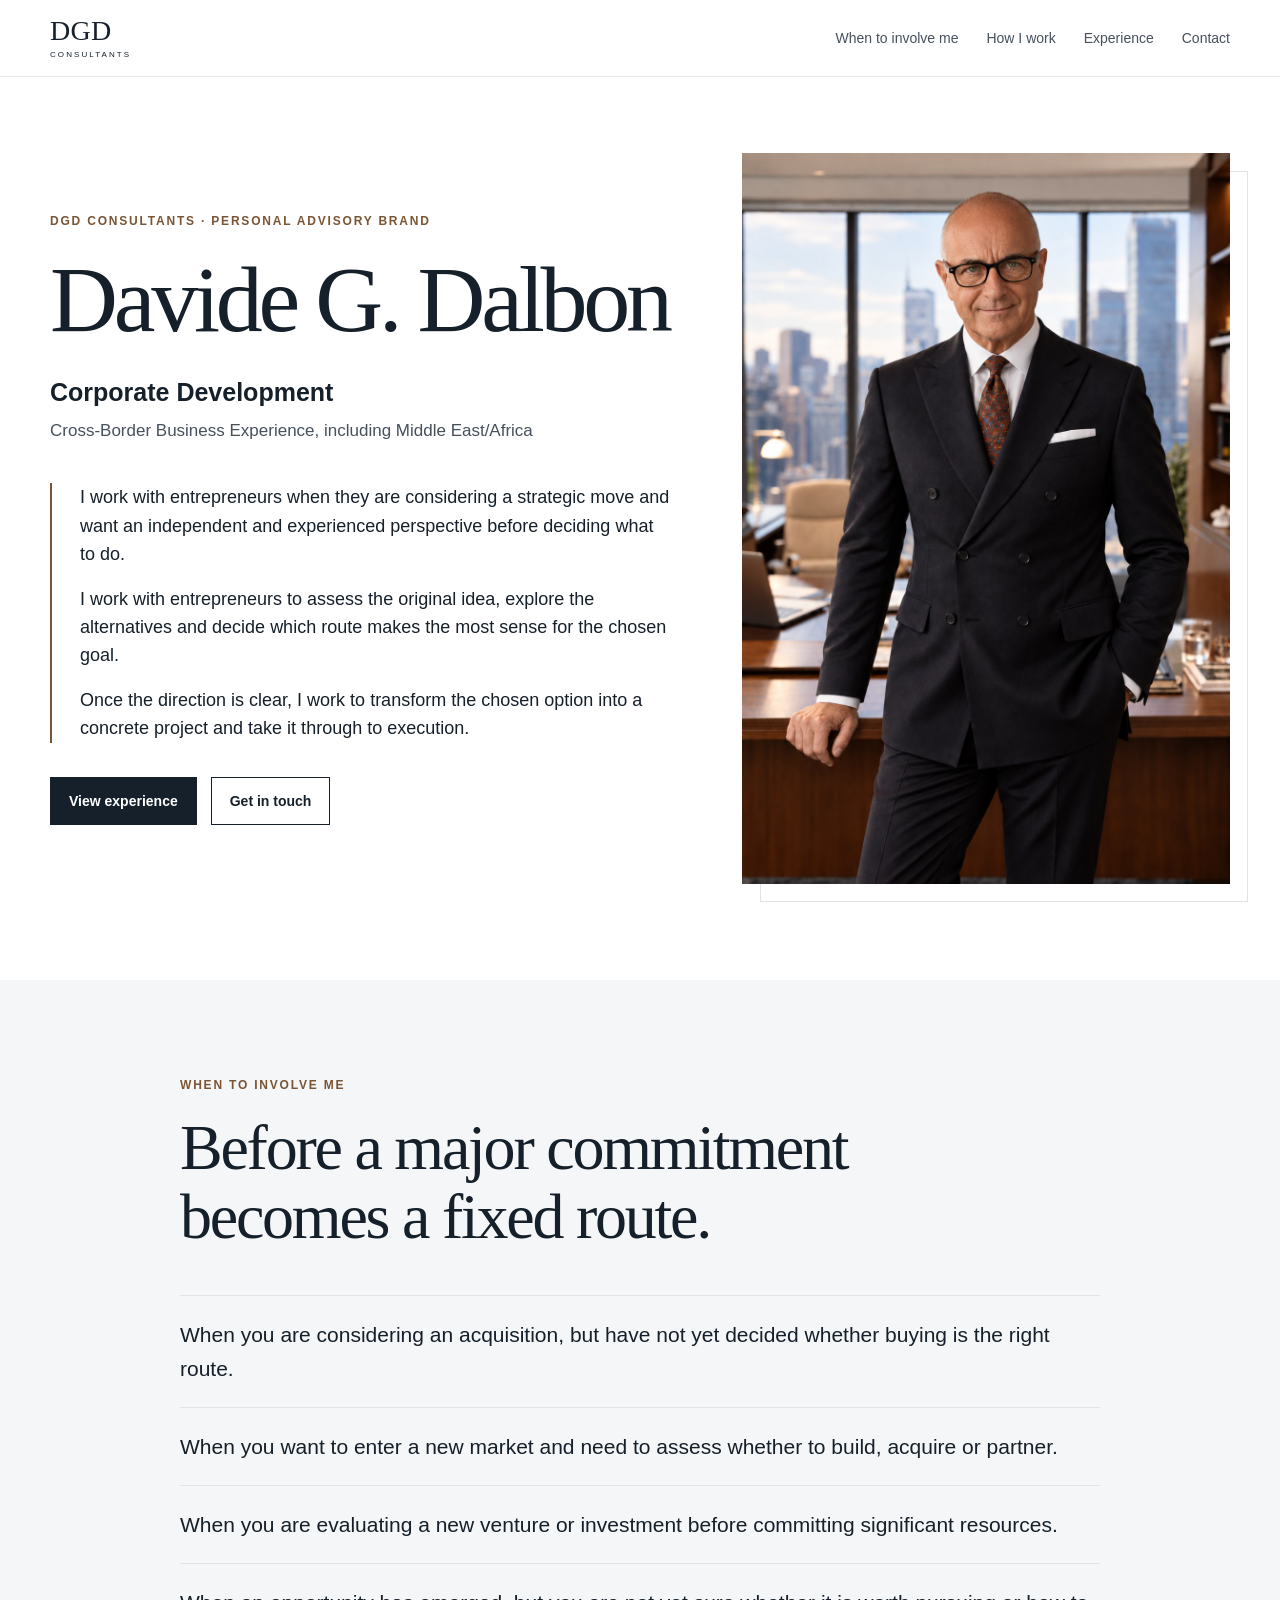
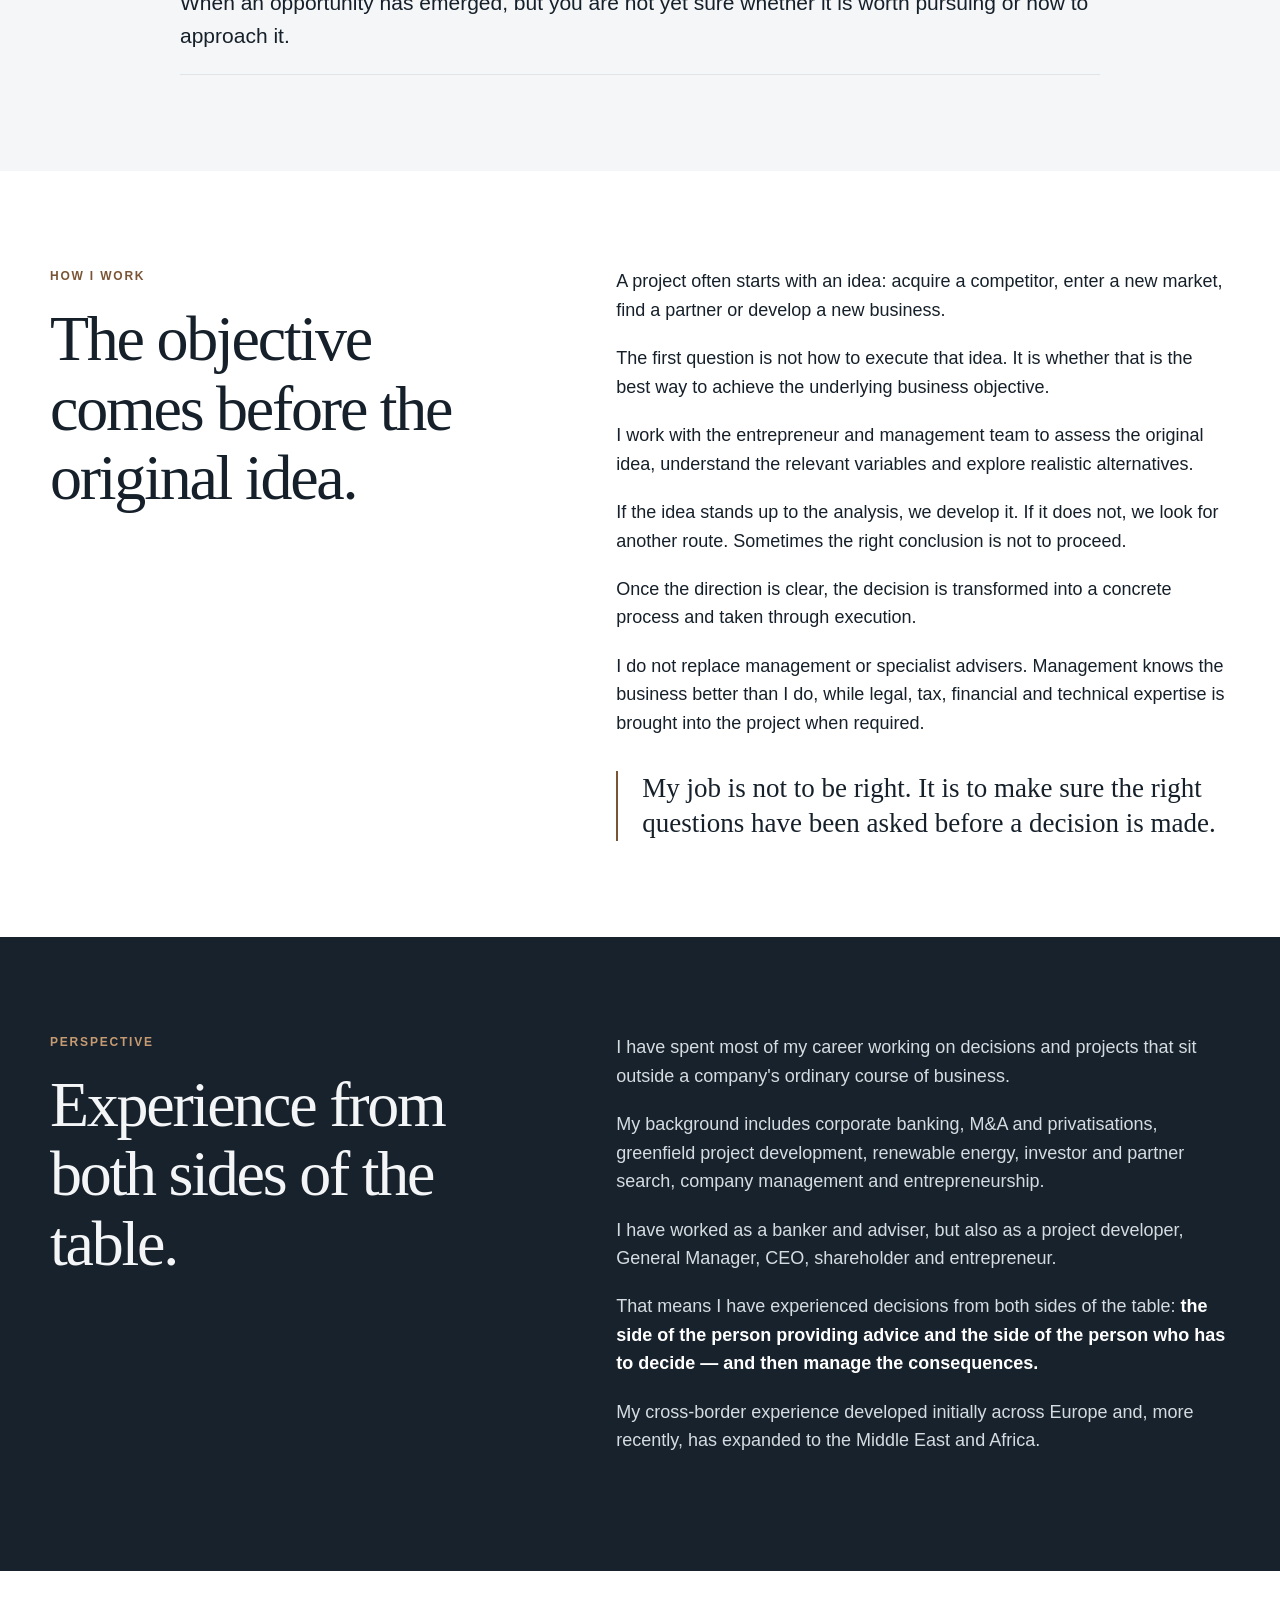
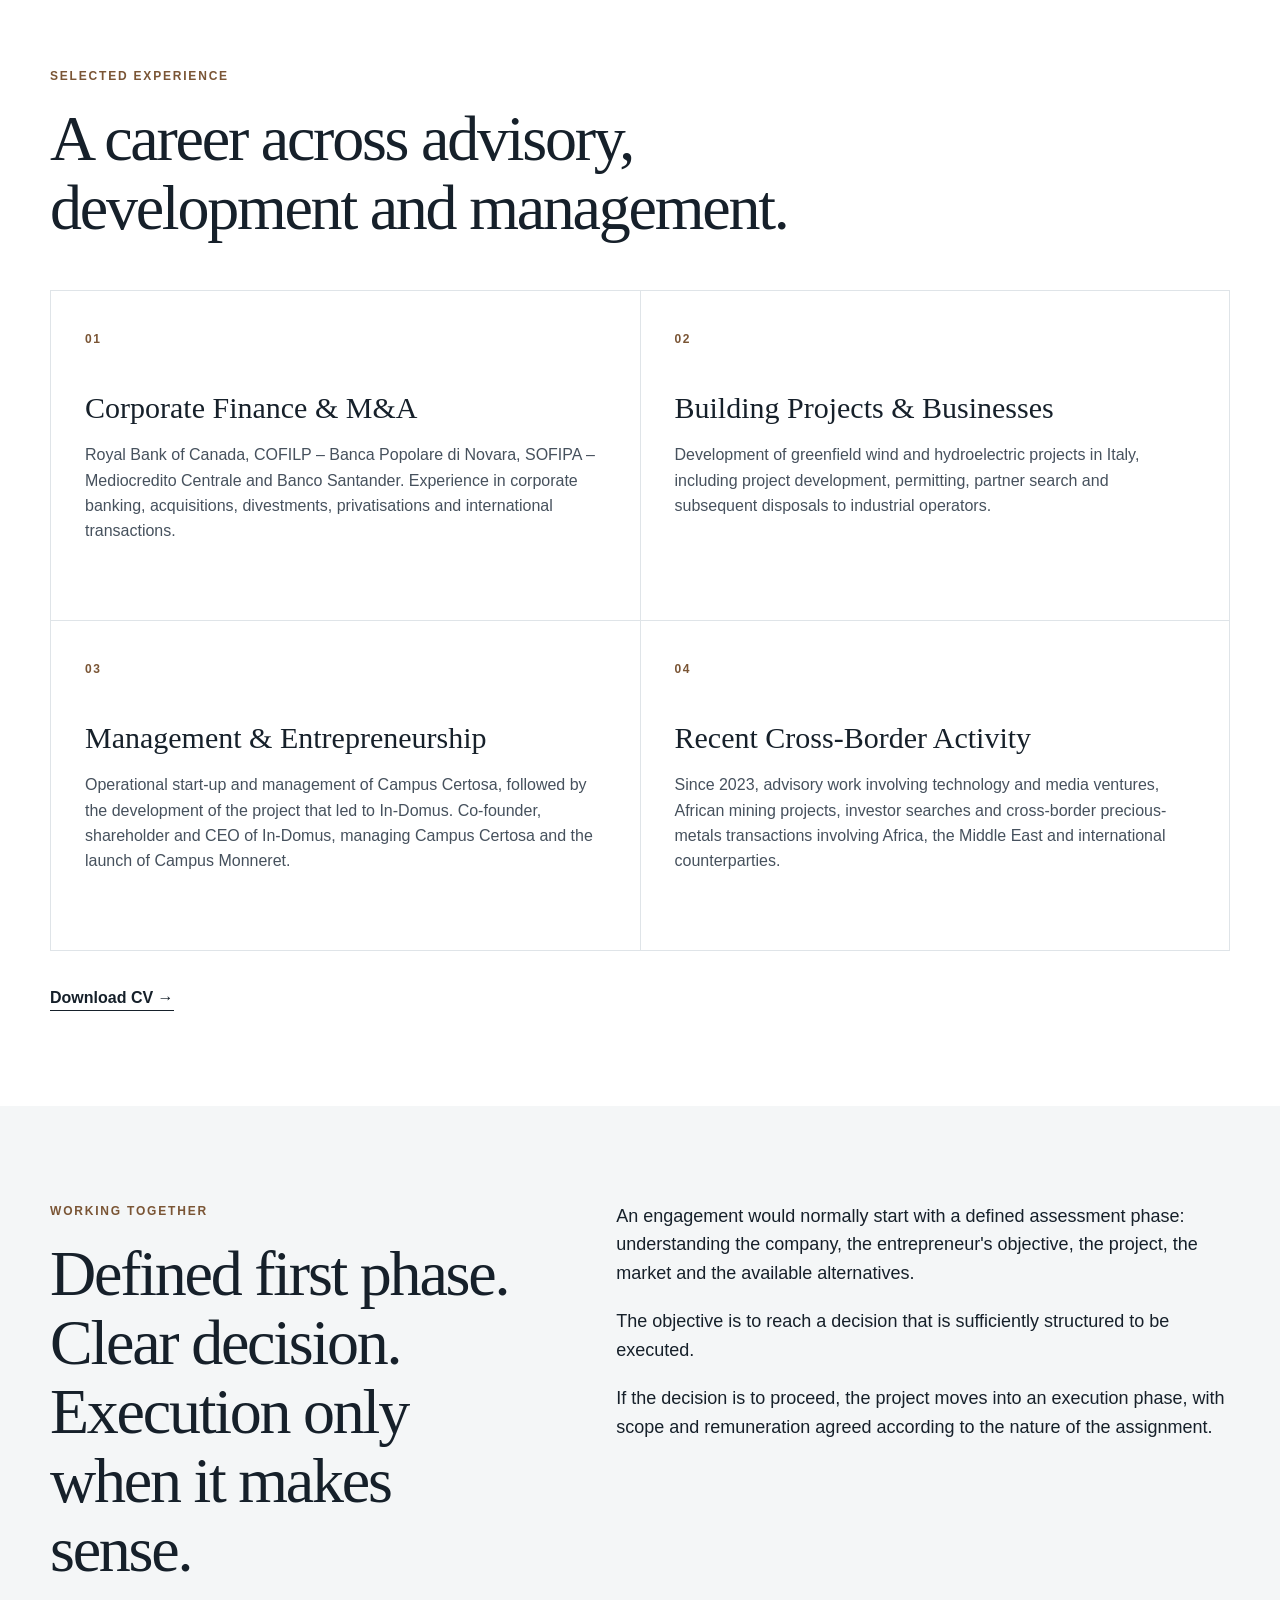
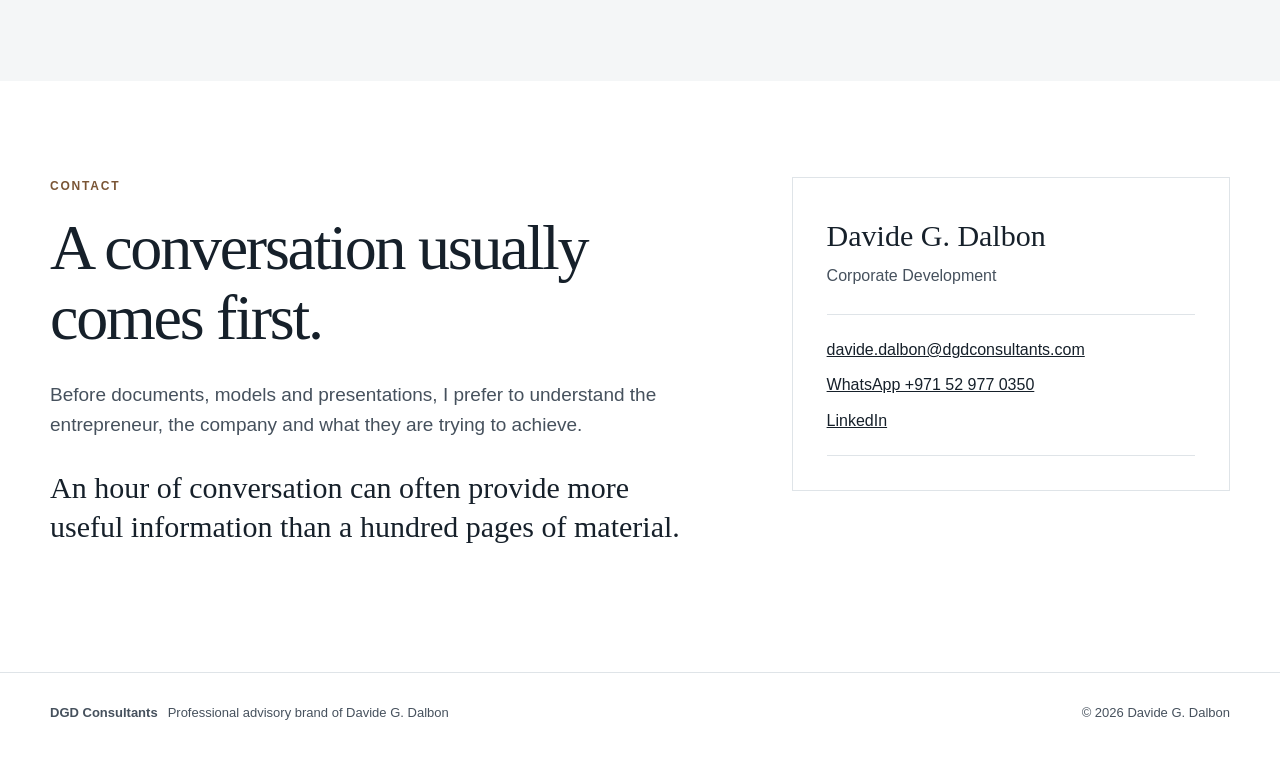
==== index.html @ d3d23f2a "Update index.html" ====
<!doctype html>
<html lang="en">
<head>
  <meta charset="utf-8" />
  <meta name="viewport" content="width=device-width, initial-scale=1" />
  <meta name="description" content="Davide G. Dalbon — Corporate Development. Independent perspective, project assessment and execution across Europe, the Middle East and Africa." />
  <title>Davide G. Dalbon | Corporate Development</title>
  <link rel="stylesheet" href="style.css" />
</head>
<body>
  <header class="site-header">
    <div class="container nav-wrap">
      <a class="brand" href="#top" aria-label="Home">
        <span class="brand-main">DGD</span>
        <span class="brand-sub">CONSULTANTS</span>
      </a>
      <nav class="nav" aria-label="Primary navigation">
        <a href="#when">When to involve me</a>
        <a href="#approach">How I work</a>
        <a href="#experience">Experience</a>
        <a href="#contact">Contact</a>
      </nav>
    </div>
  </header>

  <main id="top">
    <section class="hero section">
      <div class="container hero-grid">
        <div class="hero-copy">
          <p class="eyebrow">DGD Consultants · Personal advisory brand</p>
          <h1>Davide G. Dalbon</h1>
          <p class="role">Corporate Development</p>
          <p class="descriptor">Cross-Border Business Experience, including Middle East/Africa</p>

          <div class="hero-statements">
            <p>I work with entrepreneurs when they are considering a strategic move and want an independent and experienced perspective before deciding what to do.</p>
            <p>I work with entrepreneurs to assess the original idea, explore the alternatives and decide which route makes the most sense for the chosen goal.</p>
            <p>Once the direction is clear, I work to transform the chosen option into a concrete project and take it through to execution.</p>
          </div>

          <div class="hero-actions">
            <a class="button primary" href="#experience">View experience</a>
            <a class="button secondary" href="#contact">Get in touch</a>
          </div>
        </div>

        <figure class="portrait-wrap">
          <img class="portrait" src="davide-g-dalbon.jpg" alt="Davide G. Dalbon" />
        </figure>
      </div>
    </section>

    <section id="when" class="section section-tint">
      <div class="container narrow">
        <p class="eyebrow">When to involve me</p>
        <h2>Before a major commitment becomes a fixed route.</h2>
        <div class="situations">
          <p>When you are considering an acquisition, but have not yet decided whether buying is the right route.</p>
          <p>When you want to enter a new market and need to assess whether to build, acquire or partner.</p>
          <p>When you are evaluating a new venture or investment before committing significant resources.</p>
          <p>When an opportunity has emerged, but you are not yet sure whether it is worth pursuing or how to approach it.</p>
        </div>
      </div>
    </section>

    <section id="approach" class="section">
      <div class="container two-col">
        <div>
          <p class="eyebrow">How I work</p>
          <h2>The objective comes before the original idea.</h2>
        </div>
        <div class="prose">
          <p>A project often starts with an idea: acquire a competitor, enter a new market, find a partner or develop a new business.</p>
          <p>The first question is not how to execute that idea. It is whether that is the best way to achieve the underlying business objective.</p>
          <p>I work with the entrepreneur and management team to assess the original idea, understand the relevant variables and explore realistic alternatives.</p>
          <p>If the idea stands up to the analysis, we develop it. If it does not, we look for another route. Sometimes the right conclusion is not to proceed.</p>
          <p>Once the direction is clear, the decision is transformed into a concrete process and taken through execution.</p>
          <p>I do not replace management or specialist advisers. Management knows the business better than I do, while legal, tax, financial and technical expertise is brought into the project when required.</p>
          <blockquote>My job is not to be right. It is to make sure the right questions have been asked before a decision is made.</blockquote>
        </div>
      </div>
    </section>

    <section class="section dark-section">
      <div class="container two-col">
        <div>
          <p class="eyebrow light">Perspective</p>
          <h2>Experience from both sides of the table.</h2>
        </div>
        <div class="prose light-copy">
          <p>I have spent most of my career working on decisions and projects that sit outside a company's ordinary course of business.</p>
          <p>My background includes corporate banking, M&amp;A and privatisations, greenfield project development, renewable energy, investor and partner search, company management and entrepreneurship.</p>
          <p>I have worked as a banker and adviser, but also as a project developer, General Manager, CEO, shareholder and entrepreneur.</p>
          <p>That means I have experienced decisions from both sides of the table: <strong>the side of the person providing advice and the side of the person who has to decide — and then manage the consequences.</strong></p>
          <p>My cross-border experience developed initially across Europe and, more recently, has expanded to the Middle East and Africa.</p>
        </div>
      </div>
    </section>

    <section id="experience" class="section">
      <div class="container">
        <p class="eyebrow">Selected experience</p>
        <h2>A career across advisory, development and management.</h2>

        <div class="experience-grid">
          <article class="card">
            <span class="card-no">01</span>
            <h3>Corporate Finance &amp; M&amp;A</h3>
            <p>Royal Bank of Canada, COFILP – Banca Popolare di Novara, SOFIPA – Mediocredito Centrale and Banco Santander. Experience in corporate banking, acquisitions, divestments, privatisations and international transactions.</p>
          </article>

          <article class="card">
            <span class="card-no">02</span>
            <h3>Building Projects &amp; Businesses</h3>
            <p>Development of greenfield wind and hydroelectric projects in Italy, including project development, permitting, partner search and subsequent disposals to industrial operators.</p>
          </article>

          <article class="card">
            <span class="card-no">03</span>
            <h3>Management &amp; Entrepreneurship</h3>
            <p>Operational start-up and management of Campus Certosa, followed by the development of the project that led to In-Domus. Co-founder, shareholder and CEO of In-Domus, managing Campus Certosa and the launch of Campus Monneret.</p>
          </article>

          <article class="card">
            <span class="card-no">04</span>
            <h3>Recent Cross-Border Activity</h3>
            <p>Since 2023, advisory work involving technology and media ventures, African mining projects, investor searches and cross-border precious-metals transactions involving Africa, the Middle East and international counterparties.</p>
          </article>
        </div>

        <div class="cv-row">
          <a class="text-link" href="assets/Davide_G_Dalbon_CV.docx" download>Download CV <span aria-hidden="true">→</span></a>
        </div>
      </div>
    </section>

    <section class="section section-tint">
      <div class="container two-col">
        <div>
          <p class="eyebrow">Working together</p>
          <h2>Defined first phase. Clear decision. Execution only when it makes sense.</h2>
        </div>
        <div class="prose">
          <p>An engagement would normally start with a defined assessment phase: understanding the company, the entrepreneur's objective, the project, the market and the available alternatives.</p>
          <p>The objective is to reach a decision that is sufficiently structured to be executed.</p>
          <p>If the decision is to proceed, the project moves into an execution phase, with scope and remuneration agreed according to the nature of the assignment.</p>
        </div>
      </div>
    </section>

    <section id="contact" class="section contact-section">
      <div class="container contact-grid">
        <div>
          <p class="eyebrow">Contact</p>
          <h2>A conversation usually comes first.</h2>
          <p class="contact-lead">Before documents, models and presentations, I prefer to understand the entrepreneur, the company and what they are trying to achieve.</p>
          <p class="contact-quote">An hour of conversation can often provide more useful information than a hundred pages of material.</p>
        </div>

        <div class="contact-card">
          <p class="contact-name">Davide G. Dalbon</p>
          <p>Corporate Development</p>
          <div class="contact-links" aria-label="Contact details">
            <a href="mailto:davide.dalbon@dgdconsultants.com">davide.dalbon@dgdconsultants.com</a>
            <a href="https://wa.me/971529770350" target="_blank" rel="noopener">WhatsApp +971 52 977 0350</a>
            <a href="https://www.linkedin.com/in/davide-g-dalbon-97783213/" target="_blank" rel="noopener">LinkedIn</a>
          </div>
        </div>
      </div>
    </section>
  </main>

  <footer class="footer">
    <div class="container footer-inner">
      <div>
        <strong>DGD Consultants</strong>
        <span>Professional advisory brand of Davide G. Dalbon</span>
      </div>
      <span>© <span id="year"></span> Davide G. Dalbon</span>
    </div>
  </footer>

  <script>
    document.getElementById('year').textContent = new Date().getFullYear();
  </script>
</body>
</html>
---- style.css ----
:root {
  --ink: #16202a;
  --ink-soft: #46515d;
  --line: #dfe4e8;
  --paper: #ffffff;
  --tint: #f4f6f7;
  --accent: #7a5535;
  --dark: #18222c;
  --max: 1180px;
}

* { box-sizing: border-box; }
html { scroll-behavior: smooth; }
body {
  margin: 0;
  font-family: Inter, ui-sans-serif, -apple-system, BlinkMacSystemFont, "Segoe UI", Arial, sans-serif;
  color: var(--ink);
  background: var(--paper);
  line-height: 1.58;
  -webkit-font-smoothing: antialiased;
}

a { color: inherit; }
img { max-width: 100%; display: block; }
.container { width: min(var(--max), calc(100% - 48px)); margin: 0 auto; }
.narrow { max-width: 920px; }
.section { padding: 96px 0; }
.section-tint { background: var(--tint); }

.site-header {
  position: sticky;
  top: 0;
  z-index: 20;
  background: rgba(255,255,255,.94);
  backdrop-filter: blur(12px);
  border-bottom: 1px solid rgba(223,228,232,.8);
}
.nav-wrap { height: 76px; display: flex; align-items: center; justify-content: space-between; gap: 24px; }
.brand { display: inline-flex; flex-direction: column; text-decoration: none; line-height: .9; letter-spacing: .02em; }
.brand-main { font-family: Georgia, "Times New Roman", serif; font-size: 28px; }
.brand-sub { font-size: 8px; letter-spacing: .26em; margin-top: 7px; }
.nav { display: flex; gap: 28px; font-size: 14px; }
.nav a { text-decoration: none; color: var(--ink-soft); }
.nav a:hover { color: var(--ink); }

.hero { padding-top: 76px; }
.hero-grid { display: grid; grid-template-columns: 1.12fr .88fr; align-items: center; gap: 72px; }
.eyebrow { margin: 0 0 18px; text-transform: uppercase; letter-spacing: .15em; font-size: 12px; font-weight: 700; color: var(--accent); }
h1, h2, h3 { font-family: Georgia, "Times New Roman", serif; font-weight: 500; line-height: 1.08; margin: 0; }
h1 { font-size: clamp(56px, 7.5vw, 94px); letter-spacing: -.045em; max-width: 720px; }
.role { margin: 22px 0 0; font-size: 25px; font-weight: 600; }
.descriptor { margin: 6px 0 0; color: var(--ink-soft); font-size: 17px; }
.hero-statements { margin-top: 38px; max-width: 700px; border-left: 2px solid var(--accent); padding-left: 28px; }
.hero-statements p { margin: 0 0 16px; font-size: 18px; }
.hero-statements p:last-child { margin-bottom: 0; }
.hero-actions { display: flex; gap: 14px; margin-top: 34px; flex-wrap: wrap; }
.button { display: inline-flex; align-items: center; justify-content: center; padding: 12px 18px; border: 1px solid var(--ink); text-decoration: none; font-size: 14px; font-weight: 650; }
.button.primary { background: var(--ink); color: white; }
.button.secondary { background: white; }
.button:hover { transform: translateY(-1px); }
.portrait-wrap { margin: 0; position: relative; }
.portrait-wrap::before { content: ""; position: absolute; inset: 18px -18px -18px 18px; border: 1px solid var(--line); z-index: -1; }
.portrait { width: 100%; aspect-ratio: 2 / 3; object-fit: cover; object-position: center top; }

h2 { font-size: clamp(40px, 5vw, 64px); letter-spacing: -.035em; max-width: 760px; }
.two-col { display: grid; grid-template-columns: .88fr 1.12fr; gap: 84px; align-items: start; }
.prose { max-width: 720px; font-size: 18px; }
.prose p { margin: 0 0 20px; }
blockquote { margin: 34px 0 0; padding: 0 0 0 24px; border-left: 2px solid var(--accent); font-family: Georgia, "Times New Roman", serif; font-size: 27px; line-height: 1.3; }
.situations { margin-top: 44px; border-top: 1px solid var(--line); }
.situations p { margin: 0; padding: 22px 0; border-bottom: 1px solid var(--line); font-size: 21px; }

.dark-section { background: var(--dark); color: #f3f5f6; }
.eyebrow.light { color: #c79b72; }
.light-copy { color: #d5dce1; }
.light-copy strong { color: white; }

.experience-grid { margin-top: 48px; display: grid; grid-template-columns: repeat(2, 1fr); border-top: 1px solid var(--line); border-left: 1px solid var(--line); }
.card { padding: 34px; border-right: 1px solid var(--line); border-bottom: 1px solid var(--line); min-height: 330px; }
.card-no { font-size: 12px; letter-spacing: .14em; color: var(--accent); font-weight: 700; }
.card h3 { margin-top: 42px; font-size: 30px; }
.card p { margin: 18px 0 0; color: var(--ink-soft); font-size: 16px; }
.cv-row { margin-top: 34px; }
.text-link { text-decoration: none; font-weight: 700; border-bottom: 1px solid var(--ink); padding-bottom: 4px; }

.contact-grid { display: grid; grid-template-columns: 1.2fr .8fr; gap: 84px; align-items: start; }
.contact-lead { margin-top: 28px; max-width: 720px; font-size: 19px; color: var(--ink-soft); }
.contact-quote { margin-top: 28px; max-width: 700px; font-family: Georgia, "Times New Roman", serif; font-size: 30px; line-height: 1.3; }
.contact-card { border: 1px solid var(--line); padding: 34px; }
.contact-name { margin: 0; font-family: Georgia, "Times New Roman", serif; font-size: 30px; }
.contact-card > p:nth-child(2) { margin: 4px 0 26px; color: var(--ink-soft); }
.contact-links { display: grid; gap: 10px; padding: 22px 0; border-top: 1px solid var(--line); border-bottom: 1px solid var(--line); }
.contact-note { margin: 18px 0 0; font-size: 13px; color: #7b848d; }

.footer { border-top: 1px solid var(--line); padding: 30px 0 40px; font-size: 13px; color: var(--ink-soft); }
.footer-inner { display: flex; justify-content: space-between; gap: 28px; }
.footer-inner div { display: flex; gap: 10px; flex-wrap: wrap; }

@media (max-width: 900px) {
  .nav { display: none; }
  .section { padding: 72px 0; }
  .hero { padding-top: 52px; }
  .hero-grid, .two-col, .contact-grid { grid-template-columns: 1fr; gap: 44px; }
  .hero-copy { order: 1; }
  .portrait-wrap { order: 2; max-width: 620px; }
  .portrait { aspect-ratio: 4 / 5; object-position: center 18%; }
  .experience-grid { grid-template-columns: 1fr; }
  .card { min-height: auto; }
}

@media (max-width: 560px) {
  .container { width: min(100% - 30px, var(--max)); }
  .nav-wrap { height: 66px; }
  h1 { font-size: 52px; }
  h2 { font-size: 40px; }
  .role { font-size: 22px; }
  .descriptor { font-size: 15px; }
  .hero-statements { padding-left: 18px; }
  .hero-statements p, .prose { font-size: 17px; }
  .situations p { font-size: 18px; }
  blockquote, .contact-quote { font-size: 25px; }
  .card { padding: 26px; }
  .footer-inner { flex-direction: column; }
}
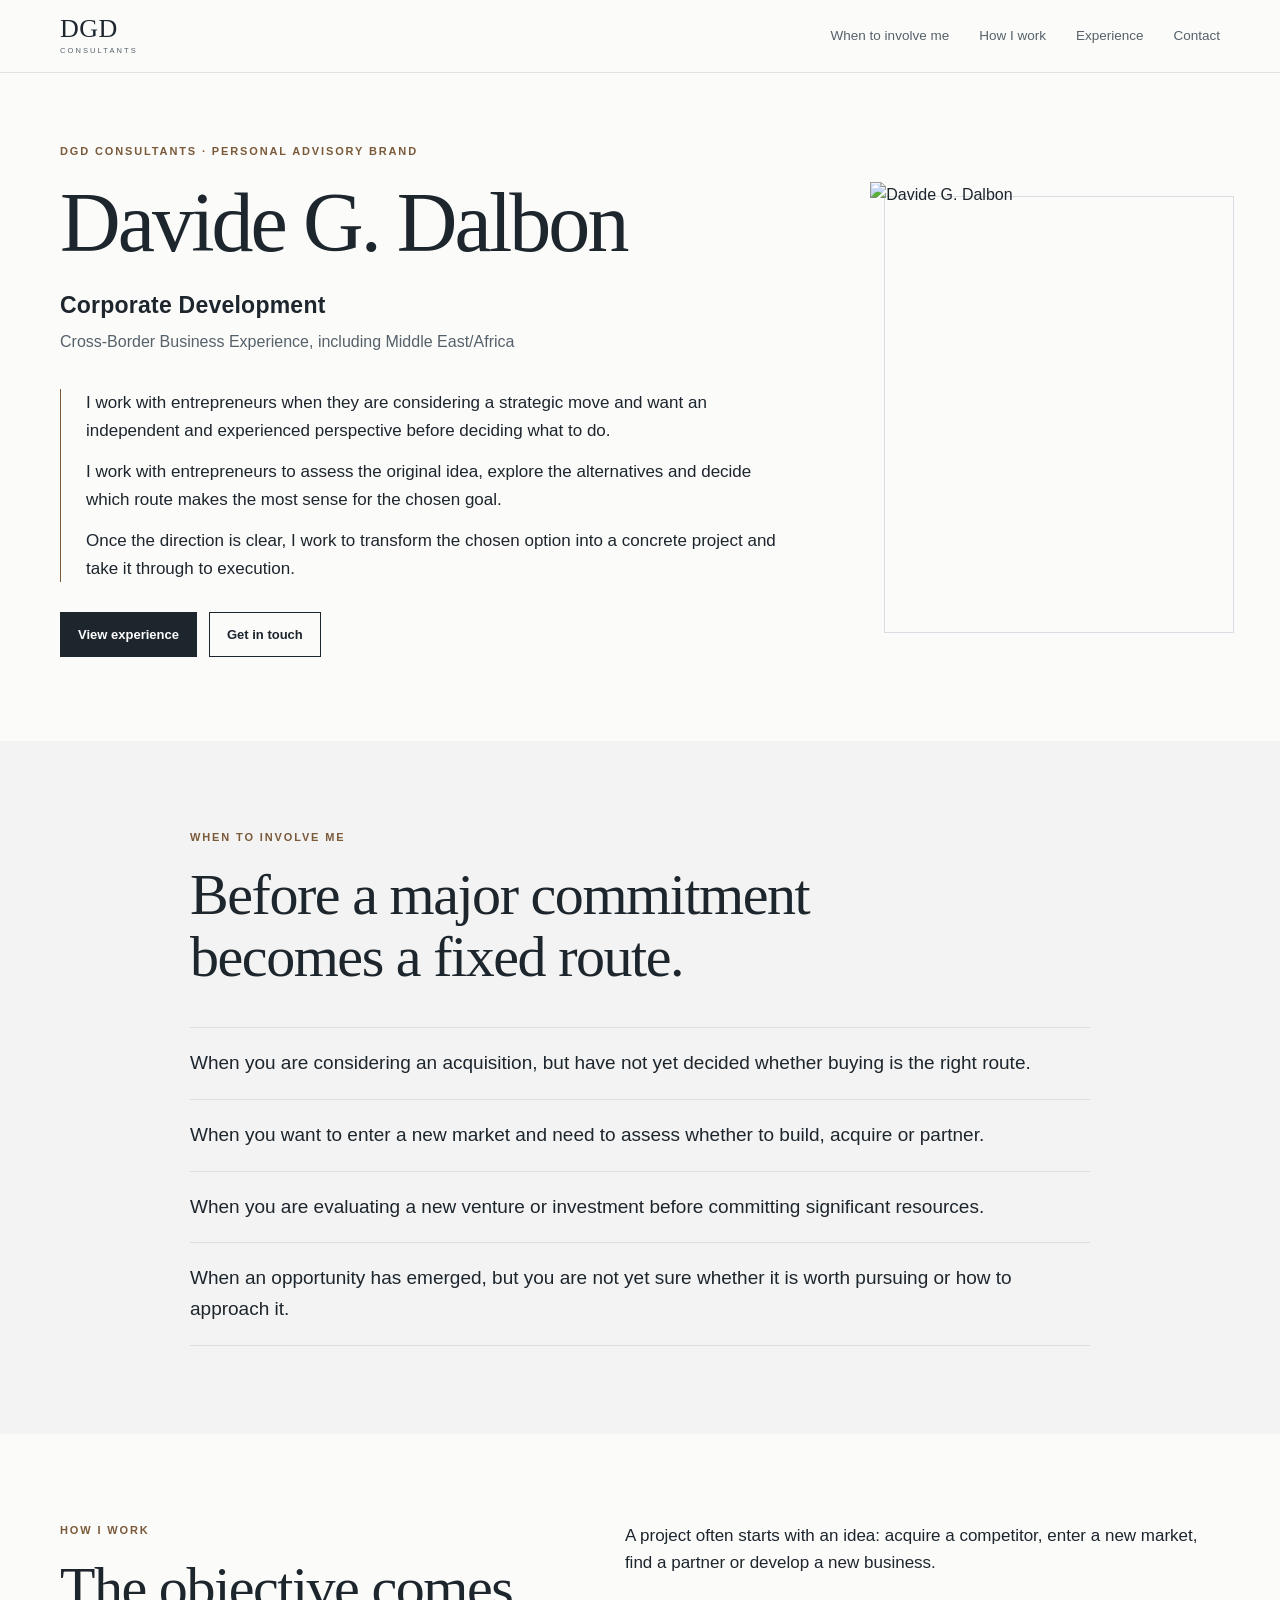
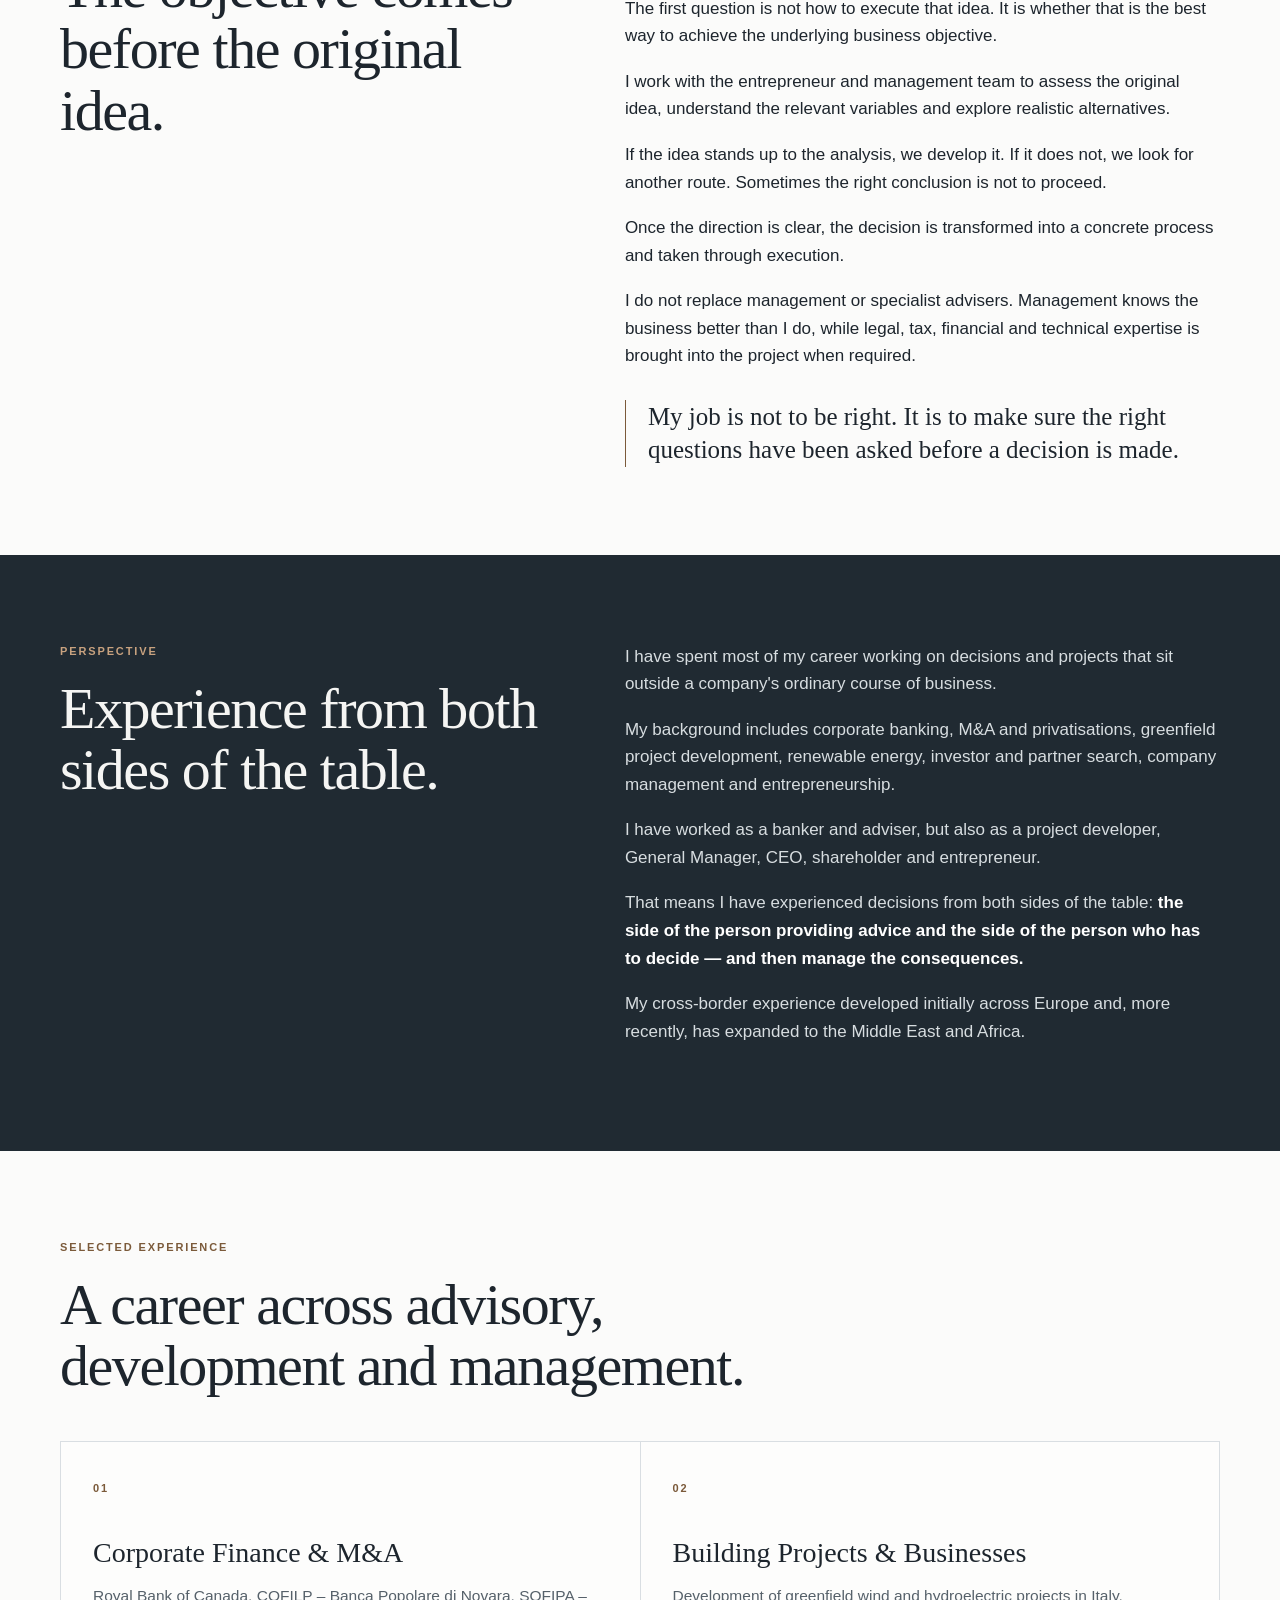
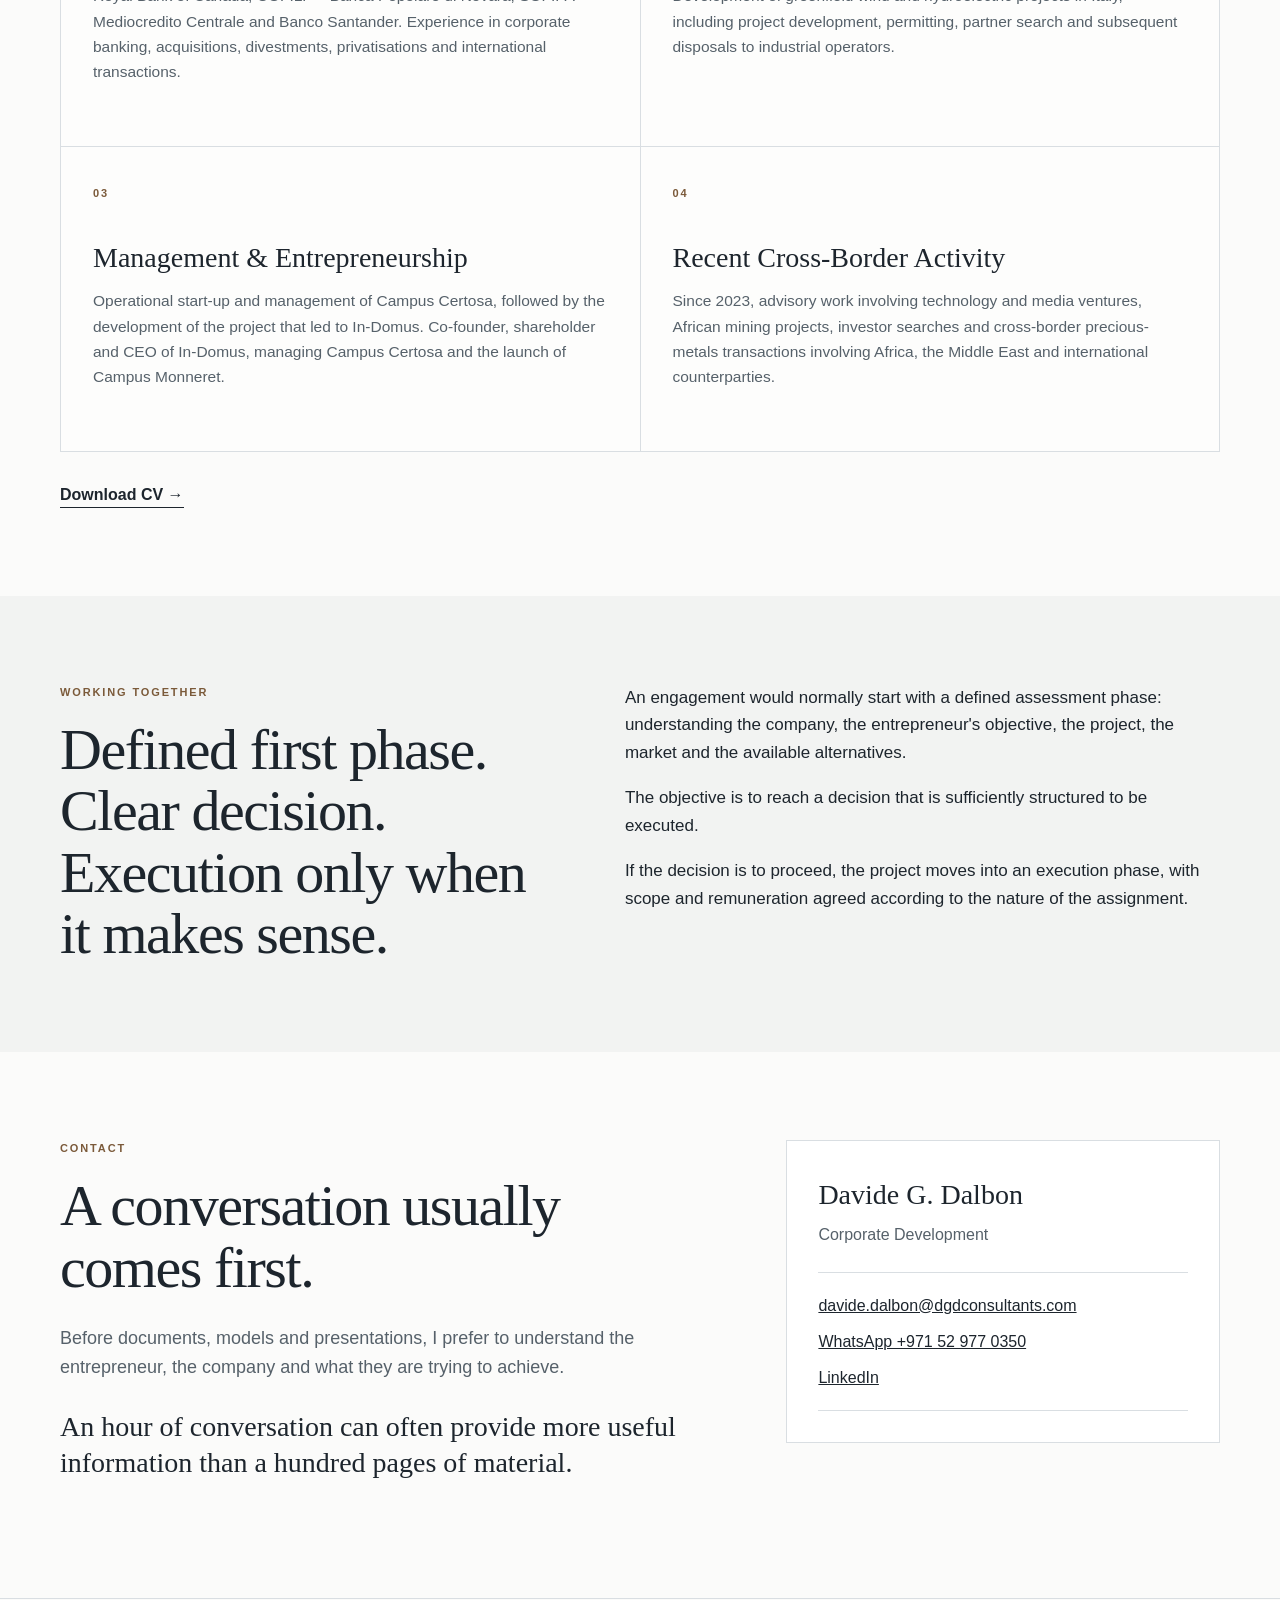
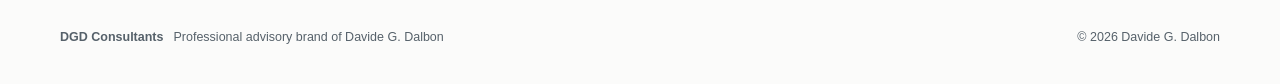
==== commit 302fdd6c: "Add files via upload" ====
--- a/index.html
+++ b/index.html
@@ -45,7 +45,7 @@
         </div>
 
         <figure class="portrait-wrap">
-          <img class="portrait" src="davide-g-dalbon.jpg" alt="Davide G. Dalbon" />
+          <img class="portrait" src="assets/davide-g-dalbon.jpg" alt="Davide G. Dalbon" />
         </figure>
       </div>
     </section>
--- a/style.css
+++ b/style.css
@@ -1,124 +1,130 @@
 :root {
-  --ink: #16202a;
-  --ink-soft: #46515d;
-  --line: #dfe4e8;
-  --paper: #ffffff;
-  --tint: #f4f6f7;
-  --accent: #7a5535;
-  --dark: #18222c;
-  --max: 1180px;
+  --ink: #1d252d;
+  --ink-soft: #56616a;
+  --line: #d9dee2;
+  --paper: #fbfbfa;
+  --white: #ffffff;
+  --tint: #f2f3f2;
+  --accent: #7b5a3a;
+  --dark: #202a32;
+  --max: 1160px;
+  --serif: Baskerville, "Iowan Old Style", "Palatino Linotype", Palatino, Georgia, "Times New Roman", serif;
+  --sans: Aptos, "Segoe UI", Helvetica, Arial, sans-serif;
 }
 
 * { box-sizing: border-box; }
 html { scroll-behavior: smooth; }
 body {
   margin: 0;
-  font-family: Inter, ui-sans-serif, -apple-system, BlinkMacSystemFont, "Segoe UI", Arial, sans-serif;
+  font-family: var(--sans);
   color: var(--ink);
   background: var(--paper);
-  line-height: 1.58;
+  line-height: 1.62;
   -webkit-font-smoothing: antialiased;
 }
 
 a { color: inherit; }
 img { max-width: 100%; display: block; }
-.container { width: min(var(--max), calc(100% - 48px)); margin: 0 auto; }
-.narrow { max-width: 920px; }
-.section { padding: 96px 0; }
+.container { width: min(var(--max), calc(100% - 56px)); margin: 0 auto; }
+.narrow { max-width: 900px; }
+.section { padding: 88px 0; }
 .section-tint { background: var(--tint); }
 
 .site-header {
   position: sticky;
   top: 0;
   z-index: 20;
-  background: rgba(255,255,255,.94);
+  background: rgba(251,251,250,.95);
   backdrop-filter: blur(12px);
-  border-bottom: 1px solid rgba(223,228,232,.8);
+  border-bottom: 1px solid rgba(217,222,226,.85);
 }
-.nav-wrap { height: 76px; display: flex; align-items: center; justify-content: space-between; gap: 24px; }
-.brand { display: inline-flex; flex-direction: column; text-decoration: none; line-height: .9; letter-spacing: .02em; }
-.brand-main { font-family: Georgia, "Times New Roman", serif; font-size: 28px; }
-.brand-sub { font-size: 8px; letter-spacing: .26em; margin-top: 7px; }
-.nav { display: flex; gap: 28px; font-size: 14px; }
+.nav-wrap { height: 72px; display: flex; align-items: center; justify-content: space-between; gap: 24px; }
+.brand { display: inline-flex; flex-direction: column; text-decoration: none; line-height: .9; }
+.brand-main { font-family: var(--serif); font-size: 26px; letter-spacing: .02em; }
+.brand-sub { font-size: 7.5px; letter-spacing: .28em; margin-top: 7px; color: var(--ink-soft); }
+.nav { display: flex; gap: 30px; font-size: 13.5px; }
 .nav a { text-decoration: none; color: var(--ink-soft); }
 .nav a:hover { color: var(--ink); }
 
-.hero { padding-top: 76px; }
-.hero-grid { display: grid; grid-template-columns: 1.12fr .88fr; align-items: center; gap: 72px; }
-.eyebrow { margin: 0 0 18px; text-transform: uppercase; letter-spacing: .15em; font-size: 12px; font-weight: 700; color: var(--accent); }
-h1, h2, h3 { font-family: Georgia, "Times New Roman", serif; font-weight: 500; line-height: 1.08; margin: 0; }
-h1 { font-size: clamp(56px, 7.5vw, 94px); letter-spacing: -.045em; max-width: 720px; }
-.role { margin: 22px 0 0; font-size: 25px; font-weight: 600; }
-.descriptor { margin: 6px 0 0; color: var(--ink-soft); font-size: 17px; }
-.hero-statements { margin-top: 38px; max-width: 700px; border-left: 2px solid var(--accent); padding-left: 28px; }
-.hero-statements p { margin: 0 0 16px; font-size: 18px; }
+.hero { padding-top: 70px; padding-bottom: 84px; }
+.hero-grid { display: grid; grid-template-columns: minmax(0, 1.35fr) minmax(280px, .65fr); align-items: center; gap: 84px; }
+.eyebrow { margin: 0 0 17px; text-transform: uppercase; letter-spacing: .17em; font-size: 11px; font-weight: 700; color: var(--accent); }
+h1, h2, h3 { font-family: var(--serif); font-weight: 400; line-height: 1.06; margin: 0; }
+h1 { font-size: clamp(54px, 6.8vw, 84px); letter-spacing: -.035em; max-width: 760px; }
+.role { margin: 20px 0 0; font-size: 23px; font-weight: 600; letter-spacing: .01em; }
+.descriptor { margin: 5px 0 0; color: var(--ink-soft); font-size: 16px; }
+.hero-statements { margin-top: 34px; max-width: 720px; border-left: 1px solid var(--accent); padding-left: 25px; }
+.hero-statements p { margin: 0 0 14px; font-size: 17px; }
 .hero-statements p:last-child { margin-bottom: 0; }
-.hero-actions { display: flex; gap: 14px; margin-top: 34px; flex-wrap: wrap; }
-.button { display: inline-flex; align-items: center; justify-content: center; padding: 12px 18px; border: 1px solid var(--ink); text-decoration: none; font-size: 14px; font-weight: 650; }
+.hero-actions { display: flex; gap: 12px; margin-top: 30px; flex-wrap: wrap; }
+.button { display: inline-flex; align-items: center; justify-content: center; padding: 11px 17px; border: 1px solid var(--ink); text-decoration: none; font-size: 13px; font-weight: 650; transition: transform .15s ease, background .15s ease; }
 .button.primary { background: var(--ink); color: white; }
-.button.secondary { background: white; }
+.button.secondary { background: transparent; }
 .button:hover { transform: translateY(-1px); }
-.portrait-wrap { margin: 0; position: relative; }
-.portrait-wrap::before { content: ""; position: absolute; inset: 18px -18px -18px 18px; border: 1px solid var(--line); z-index: -1; }
-.portrait { width: 100%; aspect-ratio: 2 / 3; object-fit: cover; object-position: center top; }
 
-h2 { font-size: clamp(40px, 5vw, 64px); letter-spacing: -.035em; max-width: 760px; }
-.two-col { display: grid; grid-template-columns: .88fr 1.12fr; gap: 84px; align-items: start; }
-.prose { max-width: 720px; font-size: 18px; }
-.prose p { margin: 0 0 20px; }
-blockquote { margin: 34px 0 0; padding: 0 0 0 24px; border-left: 2px solid var(--accent); font-family: Georgia, "Times New Roman", serif; font-size: 27px; line-height: 1.3; }
-.situations { margin-top: 44px; border-top: 1px solid var(--line); }
-.situations p { margin: 0; padding: 22px 0; border-bottom: 1px solid var(--line); font-size: 21px; }
+/* Portrait intentionally restrained: presence without dominating the message. */
+.portrait-wrap { margin: 0 0 0 auto; position: relative; width: min(100%, 350px); }
+.portrait-wrap::before { content: ""; position: absolute; inset: 14px -14px -14px 14px; border: 1px solid var(--line); z-index: -1; }
+.portrait { width: 100%; aspect-ratio: 4 / 5; object-fit: cover; object-position: center 12%; }
 
-.dark-section { background: var(--dark); color: #f3f5f6; }
-.eyebrow.light { color: #c79b72; }
-.light-copy { color: #d5dce1; }
+h2 { font-size: clamp(38px, 4.7vw, 58px); letter-spacing: -.025em; max-width: 760px; }
+.two-col { display: grid; grid-template-columns: .9fr 1.1fr; gap: 78px; align-items: start; }
+.prose { max-width: 710px; font-size: 17px; }
+.prose p { margin: 0 0 18px; }
+blockquote { margin: 30px 0 0; padding: 0 0 0 22px; border-left: 1px solid var(--accent); font-family: var(--serif); font-size: 25px; line-height: 1.34; }
+.situations { margin-top: 40px; border-top: 1px solid var(--line); }
+.situations p { margin: 0; padding: 20px 0; border-bottom: 1px solid var(--line); font-size: 19px; }
+
+.dark-section { background: var(--dark); color: #f5f5f3; }
+.eyebrow.light { color: #c8a27f; }
+.light-copy { color: #d7dde0; }
 .light-copy strong { color: white; }
 
-.experience-grid { margin-top: 48px; display: grid; grid-template-columns: repeat(2, 1fr); border-top: 1px solid var(--line); border-left: 1px solid var(--line); }
-.card { padding: 34px; border-right: 1px solid var(--line); border-bottom: 1px solid var(--line); min-height: 330px; }
-.card-no { font-size: 12px; letter-spacing: .14em; color: var(--accent); font-weight: 700; }
-.card h3 { margin-top: 42px; font-size: 30px; }
-.card p { margin: 18px 0 0; color: var(--ink-soft); font-size: 16px; }
-.cv-row { margin-top: 34px; }
+.experience-grid { margin-top: 44px; display: grid; grid-template-columns: repeat(2, 1fr); border-top: 1px solid var(--line); border-left: 1px solid var(--line); }
+.card { padding: 32px; border-right: 1px solid var(--line); border-bottom: 1px solid var(--line); min-height: 305px; background: rgba(255,255,255,.35); }
+.card-no { font-size: 11px; letter-spacing: .16em; color: var(--accent); font-weight: 700; }
+.card h3 { margin-top: 38px; font-size: 28px; }
+.card p { margin: 16px 0 0; color: var(--ink-soft); font-size: 15.5px; }
+.cv-row { margin-top: 30px; }
 .text-link { text-decoration: none; font-weight: 700; border-bottom: 1px solid var(--ink); padding-bottom: 4px; }
 
-.contact-grid { display: grid; grid-template-columns: 1.2fr .8fr; gap: 84px; align-items: start; }
-.contact-lead { margin-top: 28px; max-width: 720px; font-size: 19px; color: var(--ink-soft); }
-.contact-quote { margin-top: 28px; max-width: 700px; font-family: Georgia, "Times New Roman", serif; font-size: 30px; line-height: 1.3; }
-.contact-card { border: 1px solid var(--line); padding: 34px; }
-.contact-name { margin: 0; font-family: Georgia, "Times New Roman", serif; font-size: 30px; }
-.contact-card > p:nth-child(2) { margin: 4px 0 26px; color: var(--ink-soft); }
-.contact-links { display: grid; gap: 10px; padding: 22px 0; border-top: 1px solid var(--line); border-bottom: 1px solid var(--line); }
-.contact-note { margin: 18px 0 0; font-size: 13px; color: #7b848d; }
+.contact-grid { display: grid; grid-template-columns: 1.2fr .8fr; gap: 76px; align-items: start; }
+.contact-lead { margin-top: 26px; max-width: 700px; font-size: 18px; color: var(--ink-soft); }
+.contact-quote { margin-top: 26px; max-width: 680px; font-family: var(--serif); font-size: 28px; line-height: 1.32; }
+.contact-card { border: 1px solid var(--line); padding: 31px; background: var(--white); }
+.contact-name { margin: 0; font-family: var(--serif); font-size: 28px; }
+.contact-card > p:nth-child(2) { margin: 4px 0 24px; color: var(--ink-soft); }
+.contact-links { display: grid; gap: 10px; padding: 20px 0; border-top: 1px solid var(--line); border-bottom: 1px solid var(--line); }
+.contact-note { margin: 17px 0 0; font-size: 12.5px; color: #7b848d; }
 
-.footer { border-top: 1px solid var(--line); padding: 30px 0 40px; font-size: 13px; color: var(--ink-soft); }
+.footer { border-top: 1px solid var(--line); padding: 28px 0 36px; font-size: 12.5px; color: var(--ink-soft); }
 .footer-inner { display: flex; justify-content: space-between; gap: 28px; }
 .footer-inner div { display: flex; gap: 10px; flex-wrap: wrap; }
 
 @media (max-width: 900px) {
   .nav { display: none; }
-  .section { padding: 72px 0; }
-  .hero { padding-top: 52px; }
-  .hero-grid, .two-col, .contact-grid { grid-template-columns: 1fr; gap: 44px; }
+  .section { padding: 68px 0; }
+  .hero { padding-top: 48px; }
+  .hero-grid, .two-col, .contact-grid { grid-template-columns: 1fr; gap: 42px; }
   .hero-copy { order: 1; }
-  .portrait-wrap { order: 2; max-width: 620px; }
-  .portrait { aspect-ratio: 4 / 5; object-position: center 18%; }
+  .portrait-wrap { order: 2; width: min(72vw, 340px); margin: 4px auto 0 0; }
+  .portrait { aspect-ratio: 4 / 5; object-position: center 12%; }
   .experience-grid { grid-template-columns: 1fr; }
   .card { min-height: auto; }
 }
 
 @media (max-width: 560px) {
   .container { width: min(100% - 30px, var(--max)); }
-  .nav-wrap { height: 66px; }
-  h1 { font-size: 52px; }
-  h2 { font-size: 40px; }
-  .role { font-size: 22px; }
-  .descriptor { font-size: 15px; }
-  .hero-statements { padding-left: 18px; }
-  .hero-statements p, .prose { font-size: 17px; }
-  .situations p { font-size: 18px; }
-  blockquote, .contact-quote { font-size: 25px; }
-  .card { padding: 26px; }
+  .nav-wrap { height: 64px; }
+  h1 { font-size: 48px; }
+  h2 { font-size: 38px; }
+  .role { font-size: 21px; }
+  .descriptor { font-size: 14.5px; }
+  .hero-statements { padding-left: 17px; }
+  .hero-statements p, .prose { font-size: 16.5px; }
+  .situations p { font-size: 17.5px; }
+  blockquote, .contact-quote { font-size: 23px; }
+  .card { padding: 25px; }
+  .portrait-wrap { width: min(78vw, 310px); }
   .footer-inner { flex-direction: column; }
 }
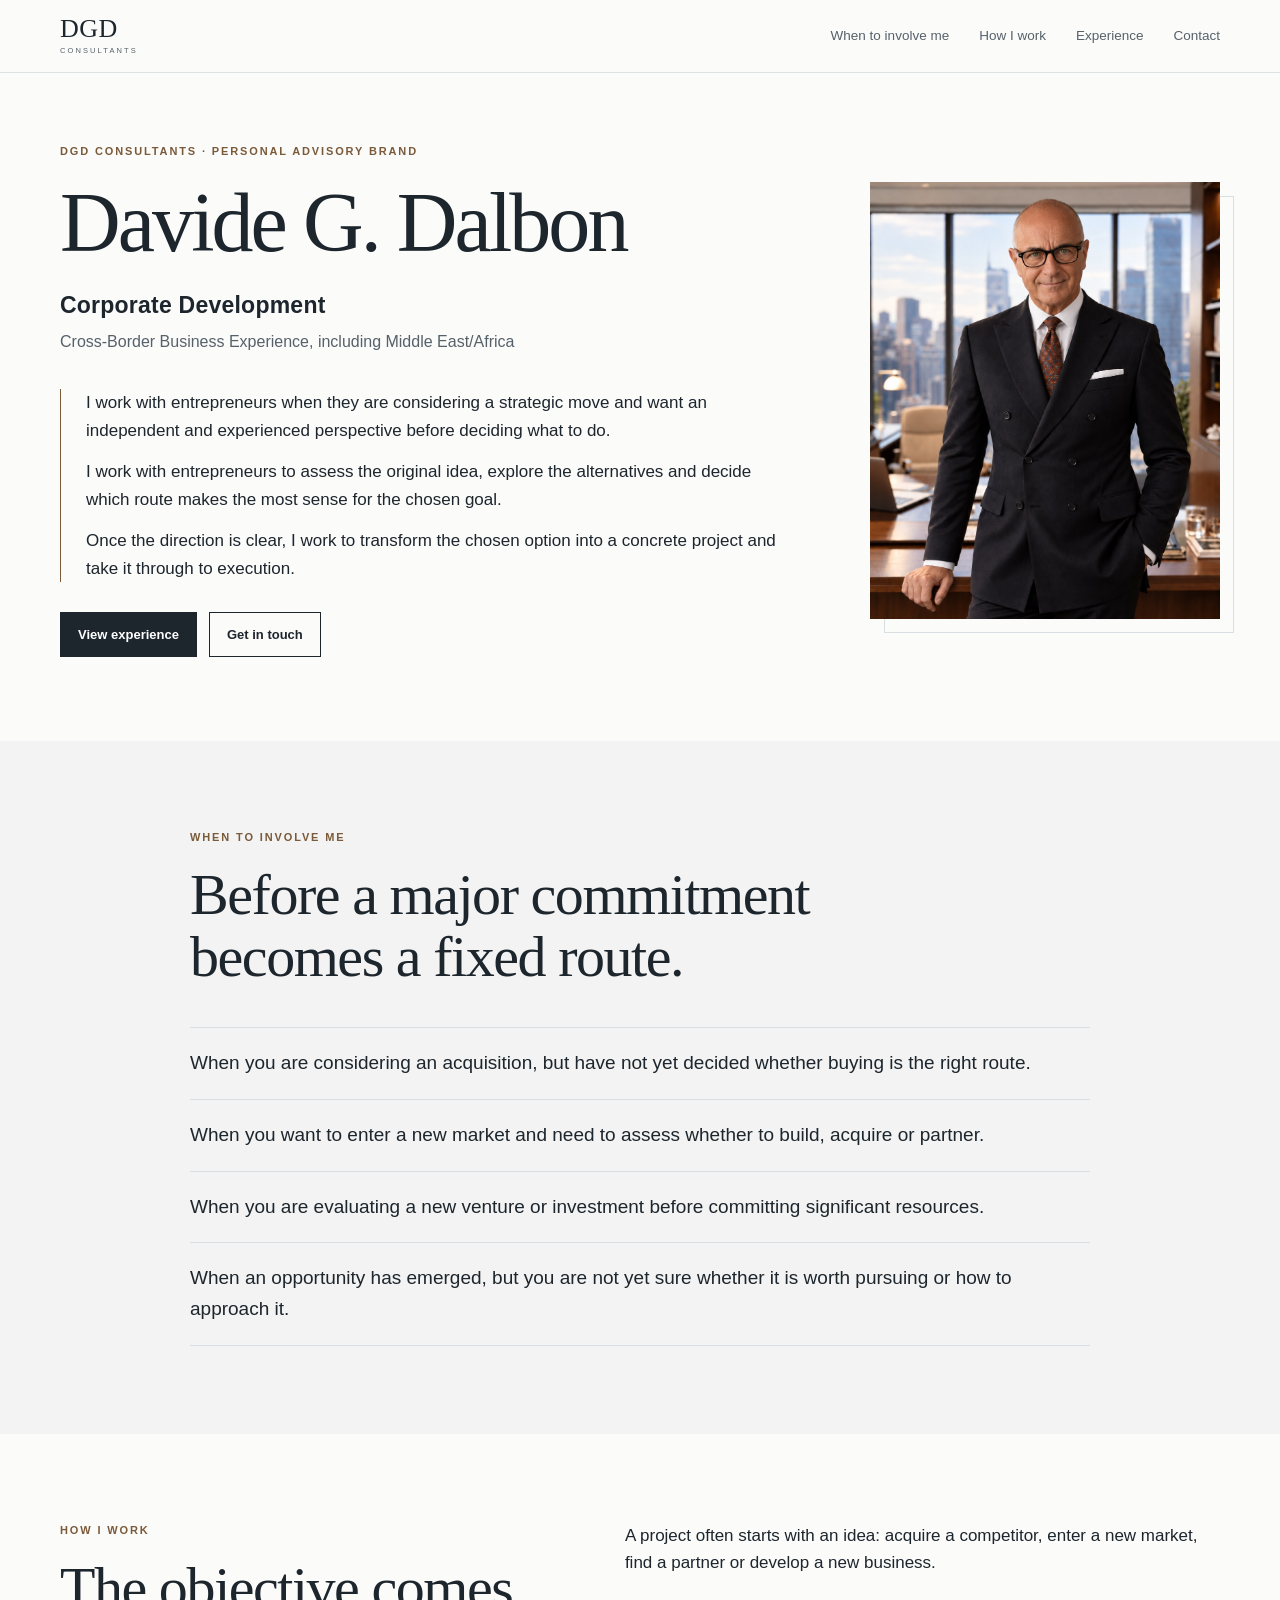
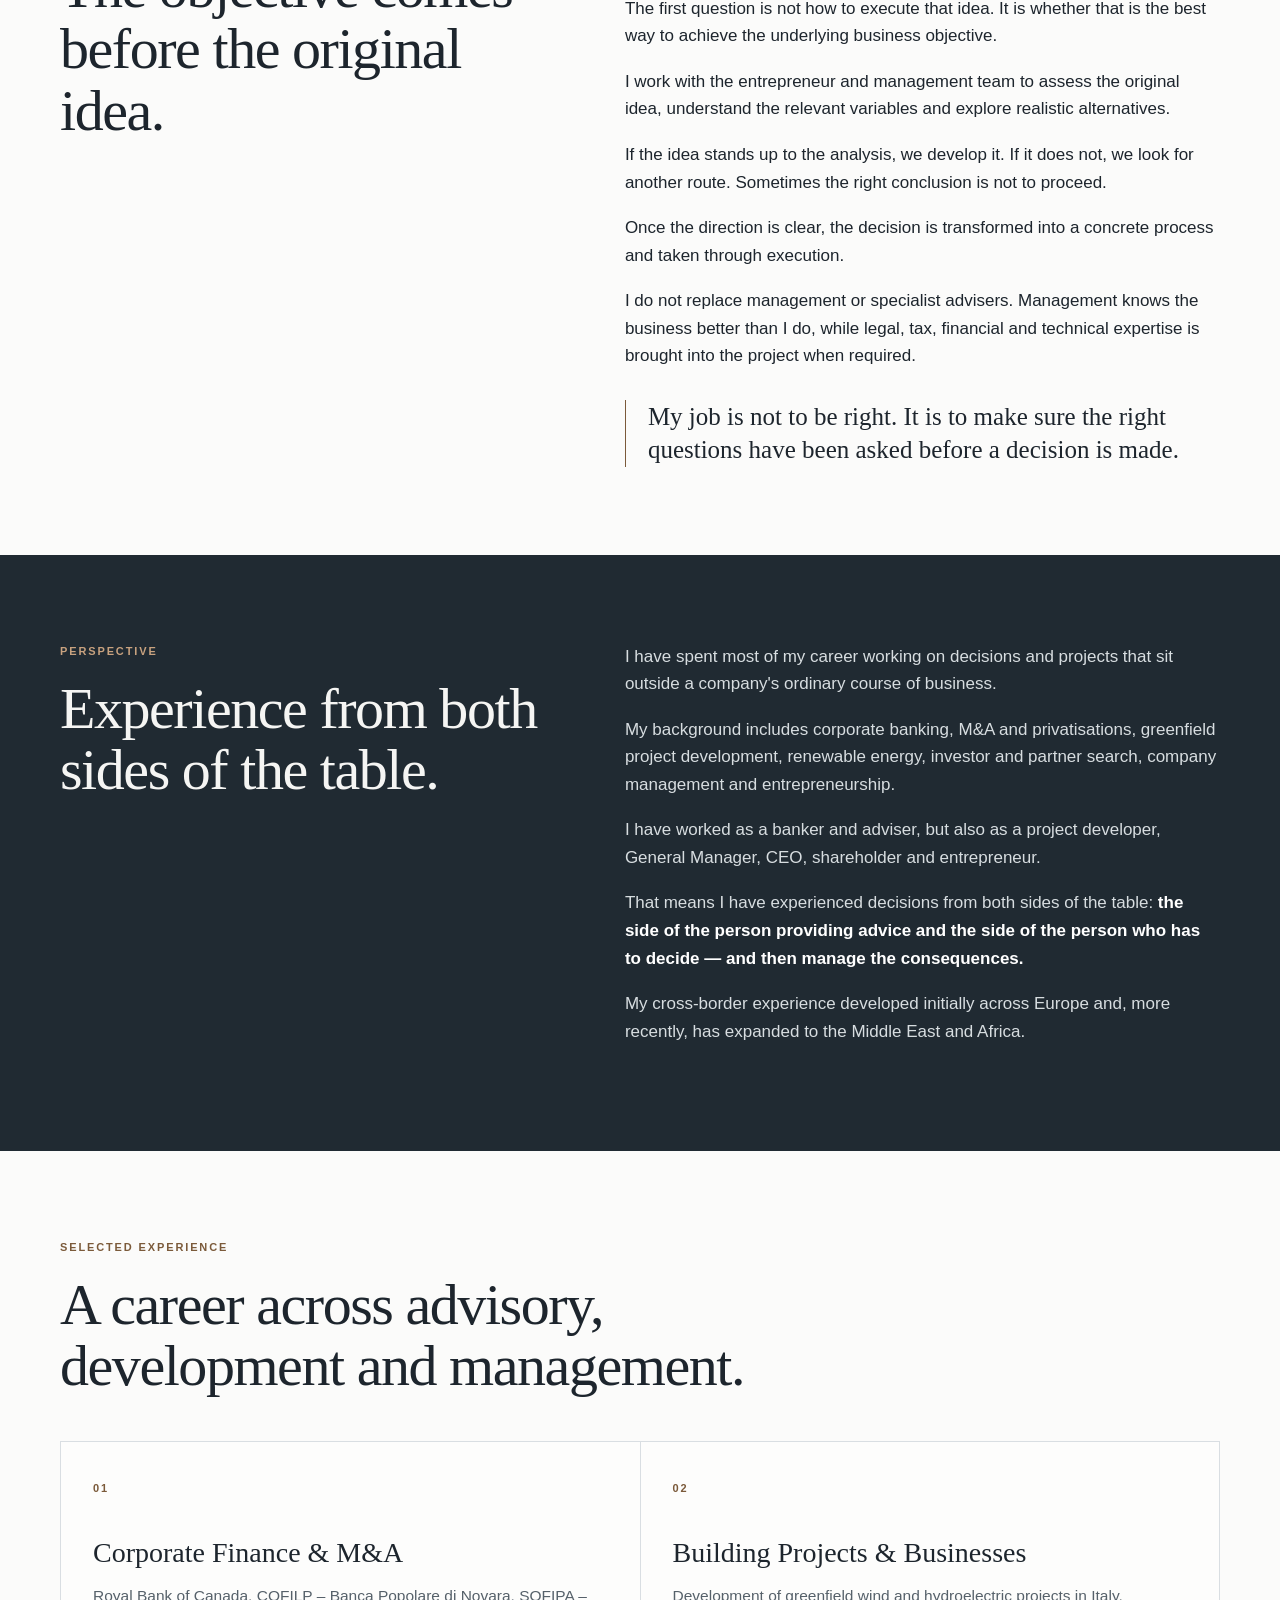
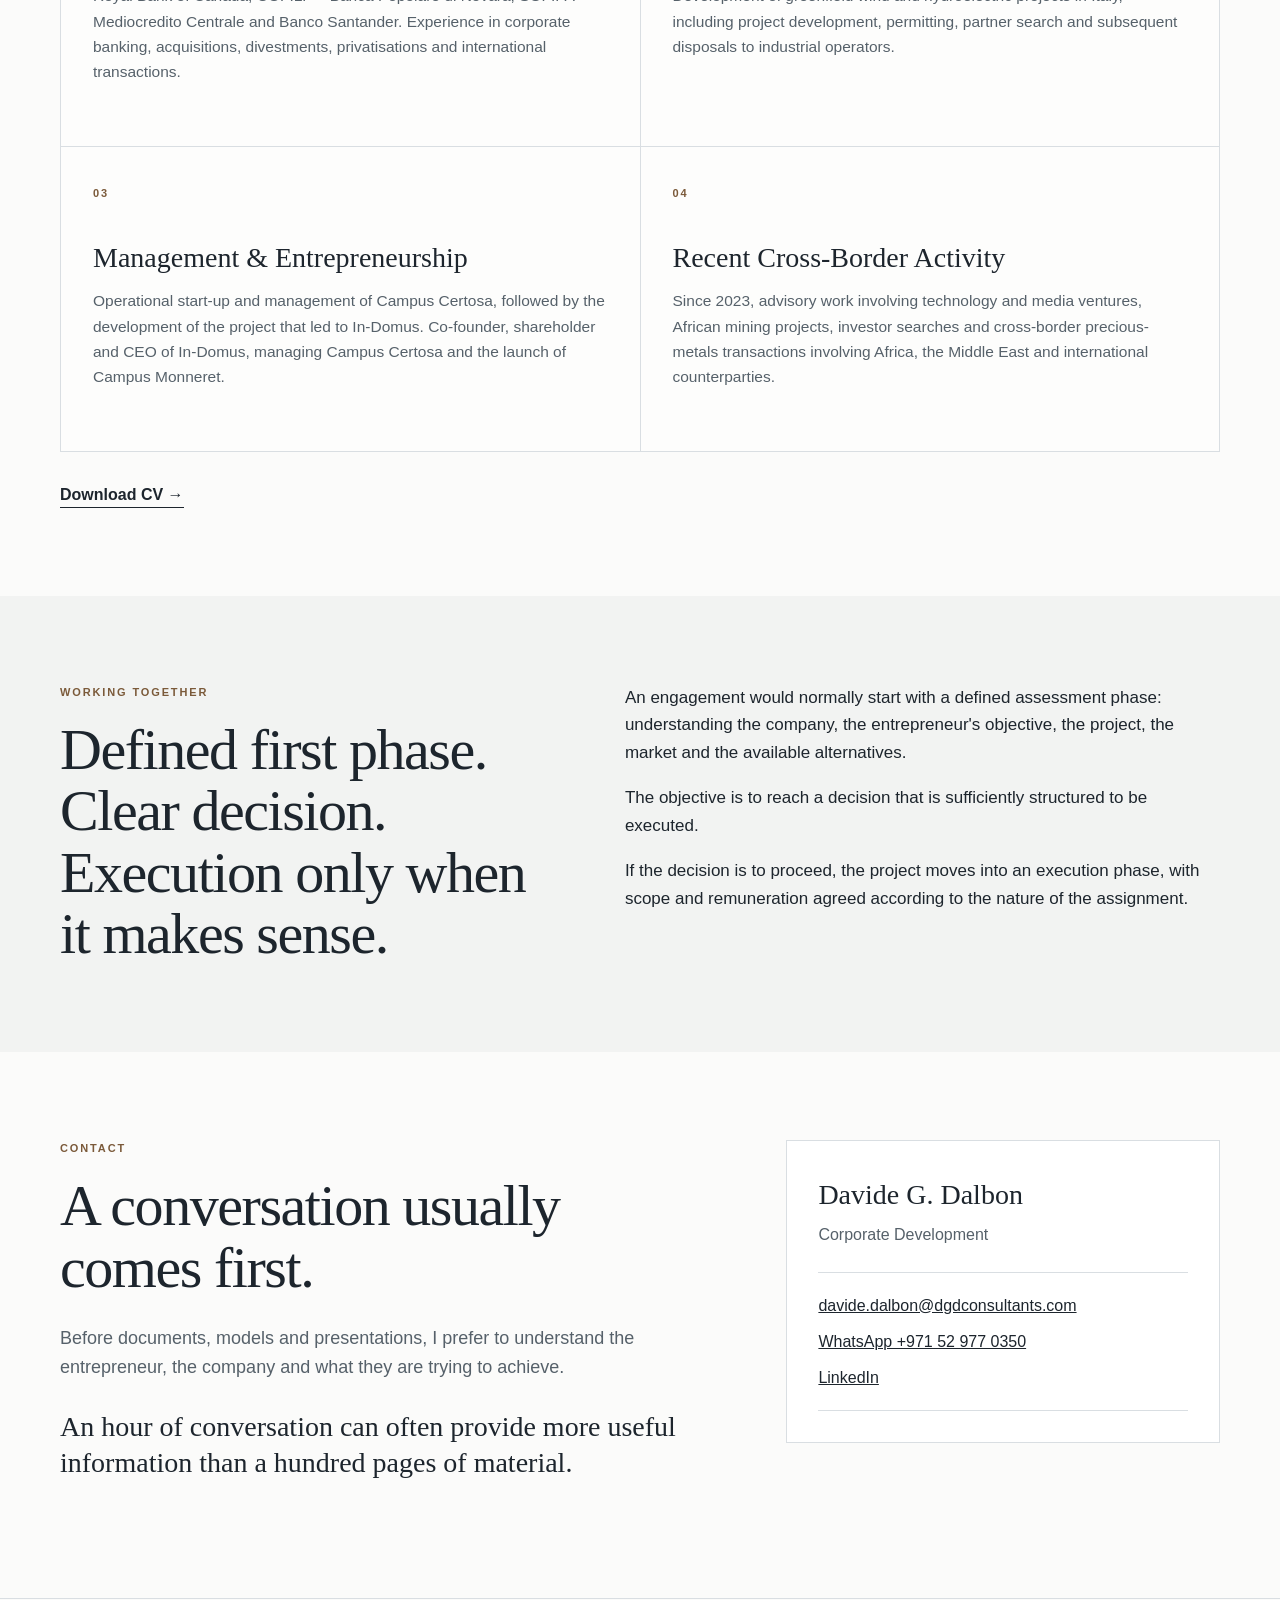
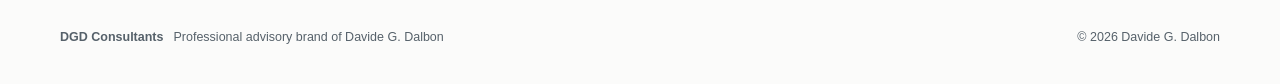
==== commit cd65cdf7: "Update index.html" ====
--- a/index.html
+++ b/index.html
@@ -45,7 +45,7 @@
         </div>
 
         <figure class="portrait-wrap">
-          <img class="portrait" src="assets/davide-g-dalbon.jpg" alt="Davide G. Dalbon" />
+          <img class="portrait" src="davide-g-dalbon.jpg" alt="Davide G. Dalbon" />
         </figure>
       </div>
     </section>
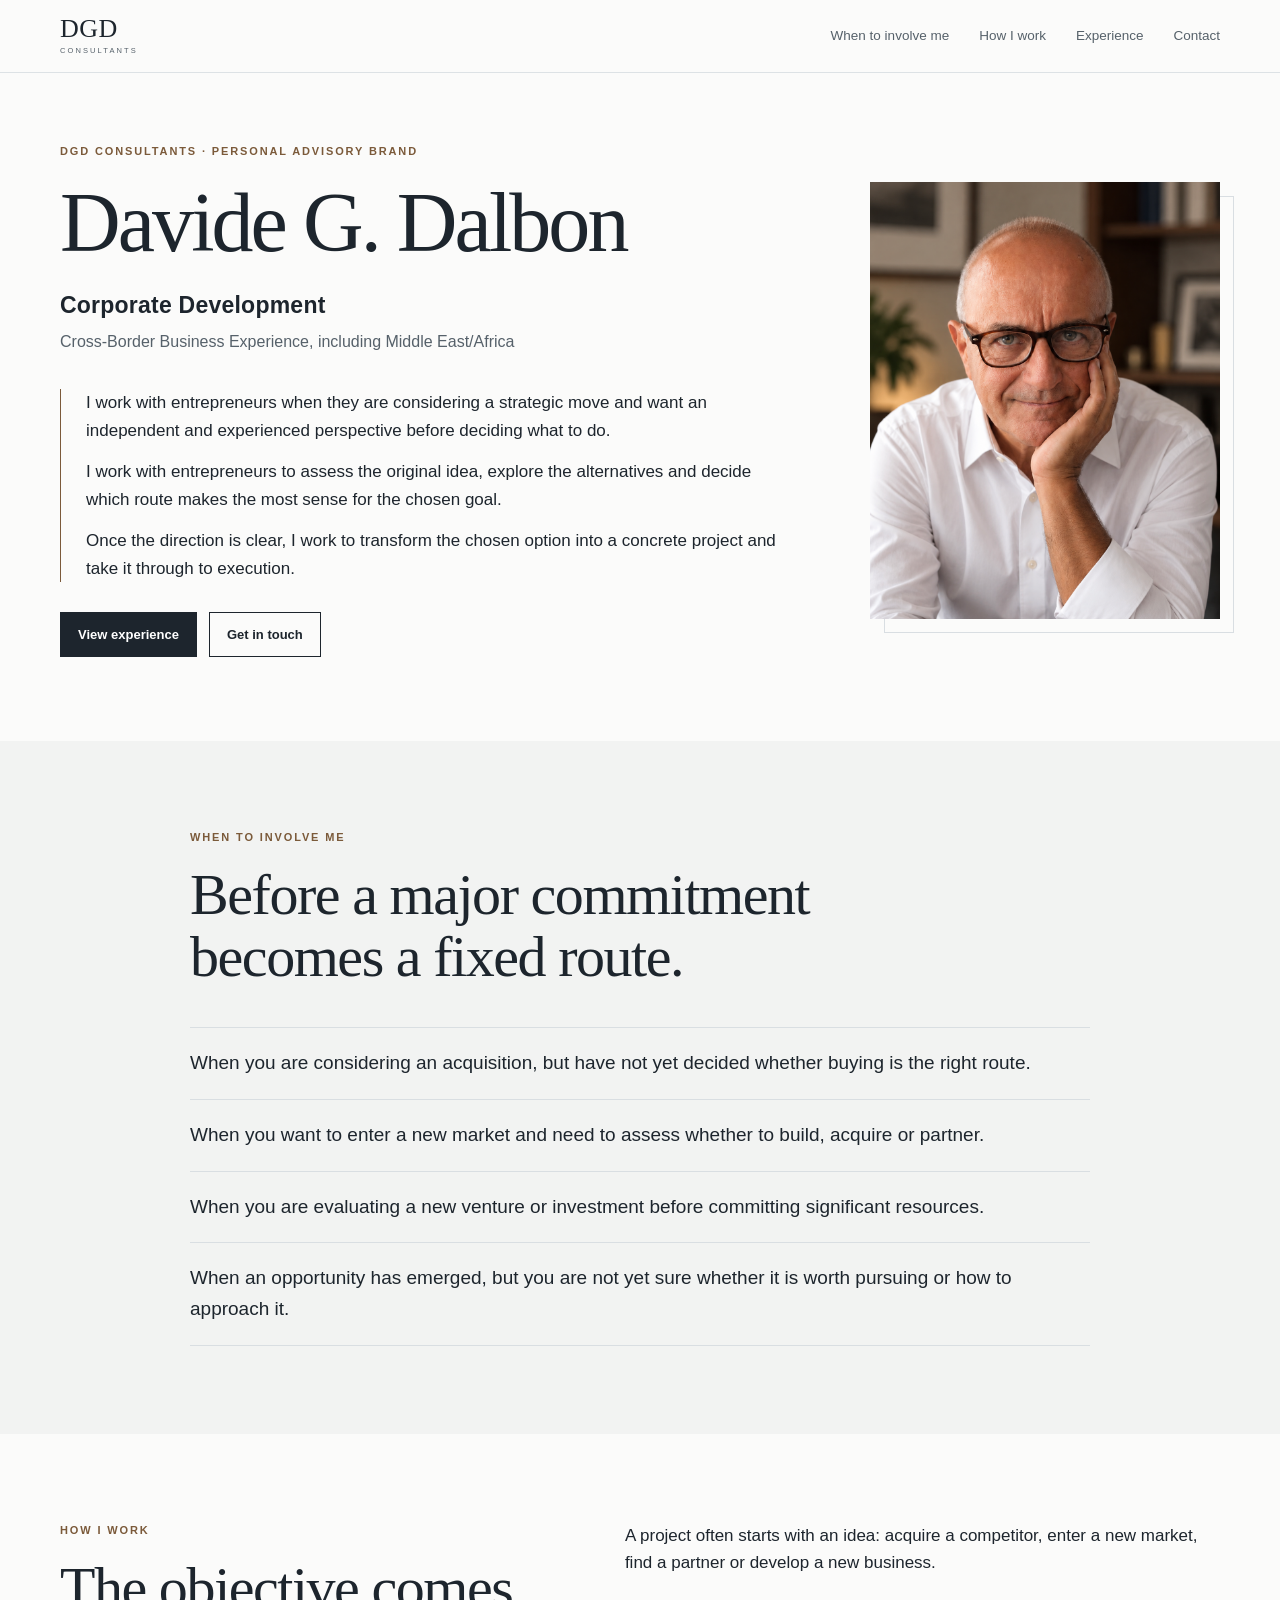
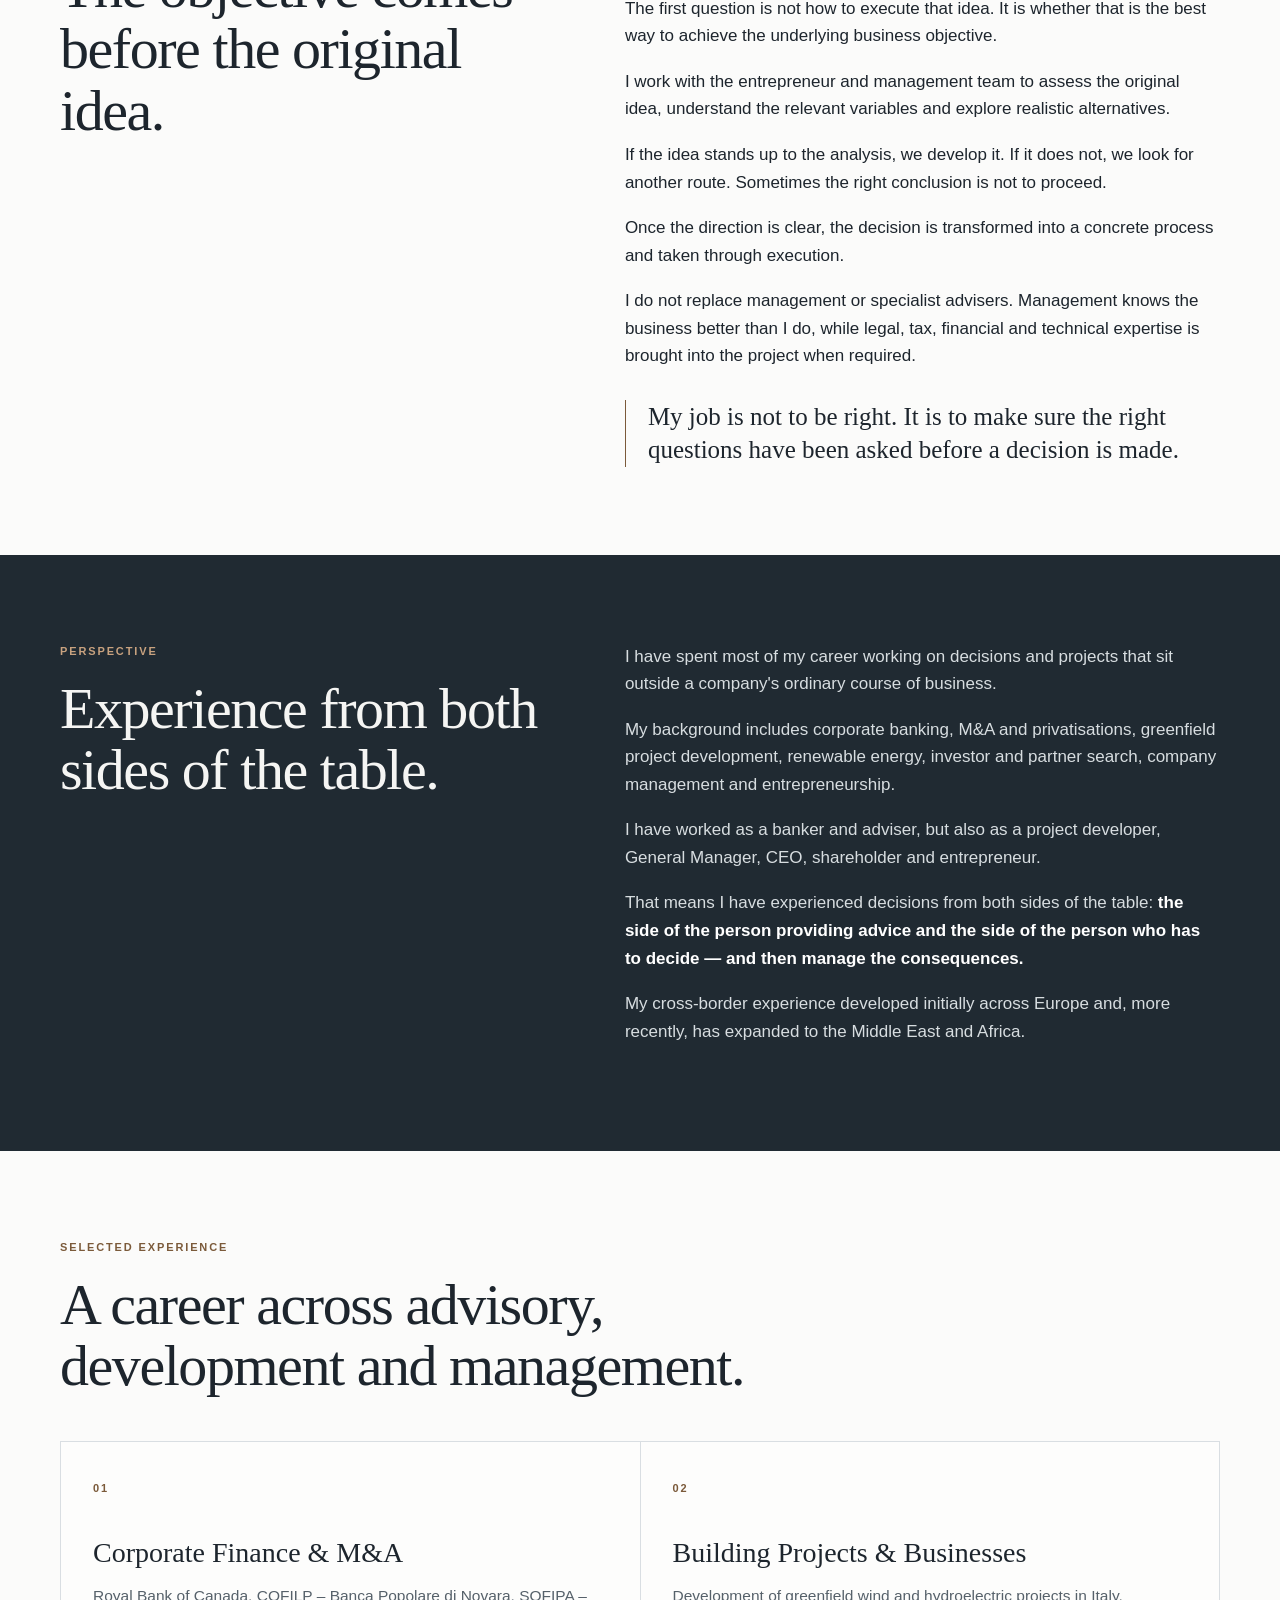
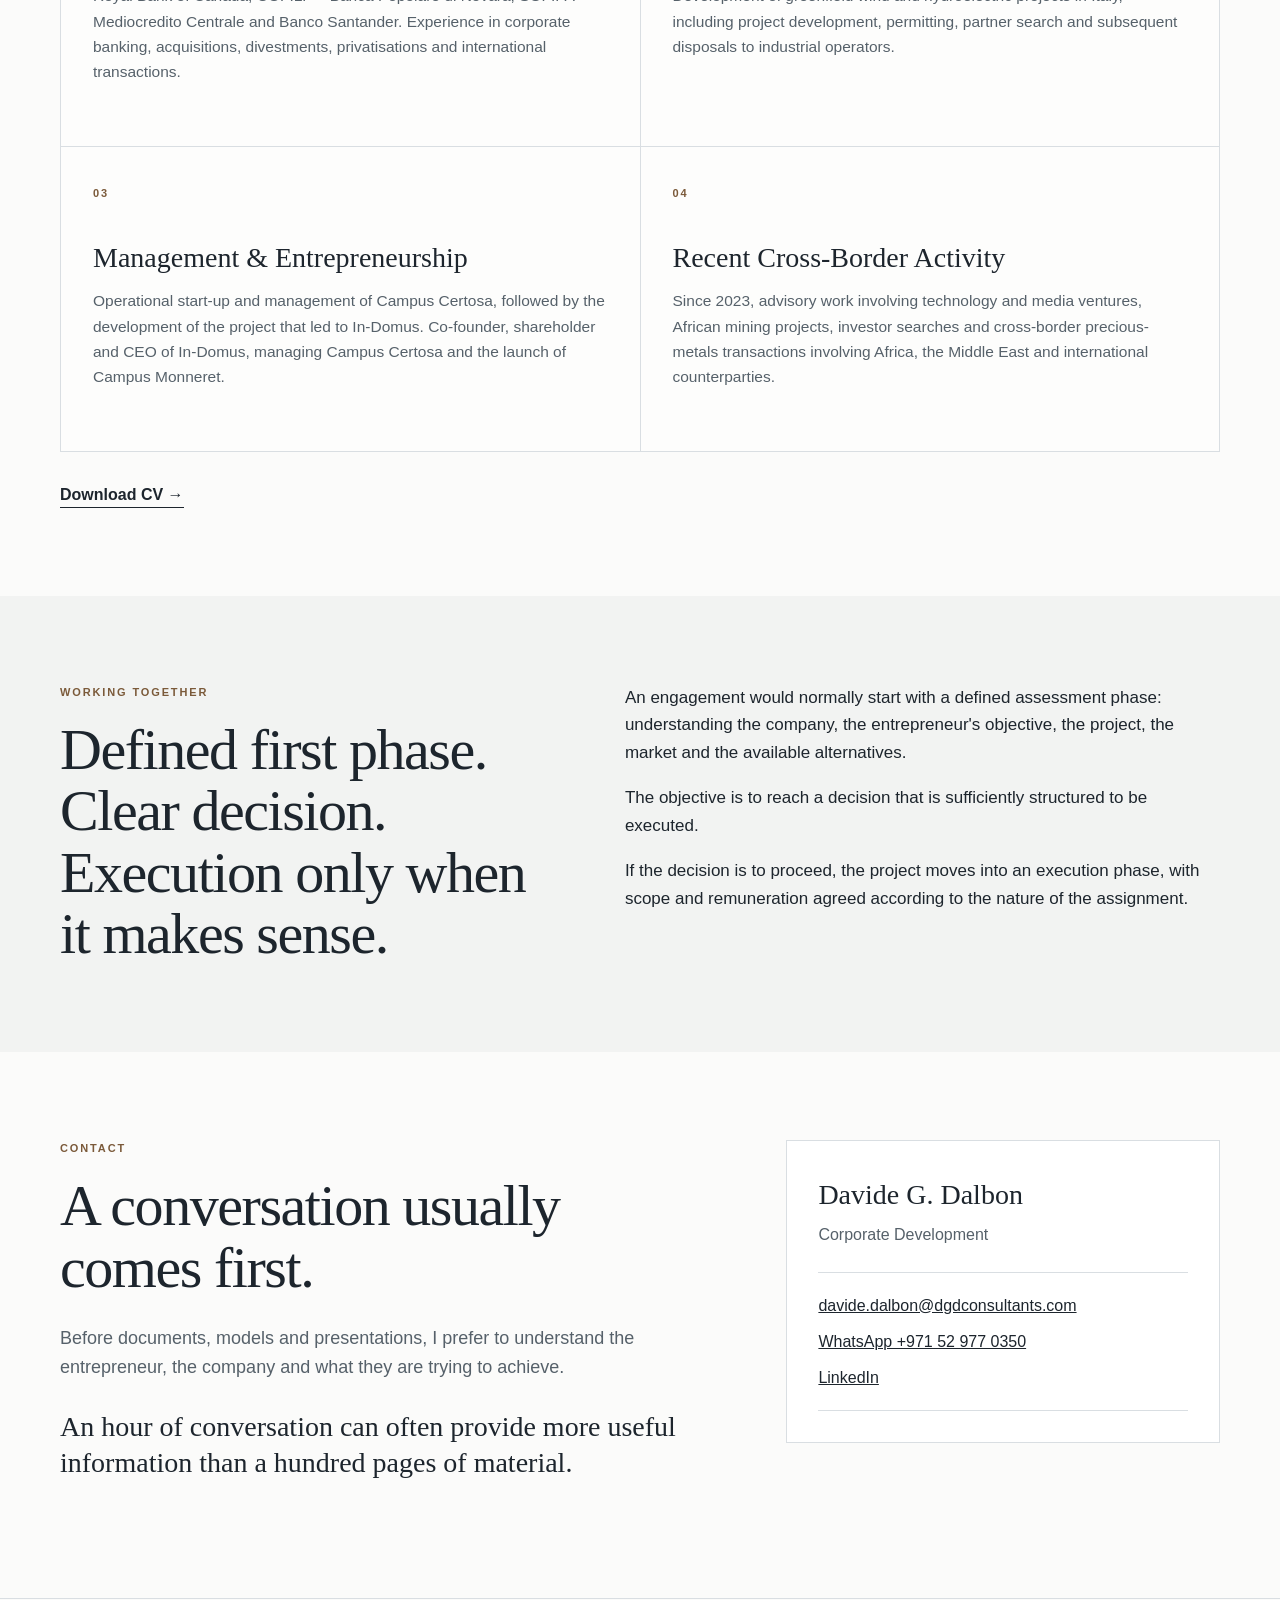
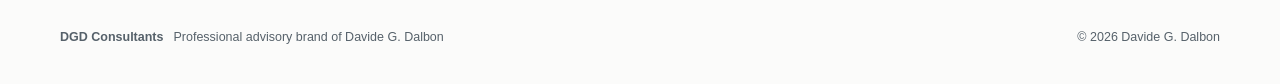
==== commit 9c2ec00f: "Update index.html" ====
--- a/index.html
+++ b/index.html
@@ -45,7 +45,7 @@
         </div>
 
         <figure class="portrait-wrap">
-          <img class="portrait" src="davide-g-dalbon.jpg" alt="Davide G. Dalbon" />
+          <img class="portrait" src="FOTO SITO.png" alt="Davide G. Dalbon" />
         </figure>
       </div>
     </section>
@@ -129,7 +129,7 @@
         </div>
 
         <div class="cv-row">
-          <a class="text-link" href="assets/Davide_G_Dalbon_CV.docx" download>Download CV <span aria-hidden="true">→</span></a>
+          <a class="text-link" href="Davide_Dalbon_CV.pdf" download>Download CV <span aria-hidden="true">→</span></a>
         </div>
       </div>
     </section>
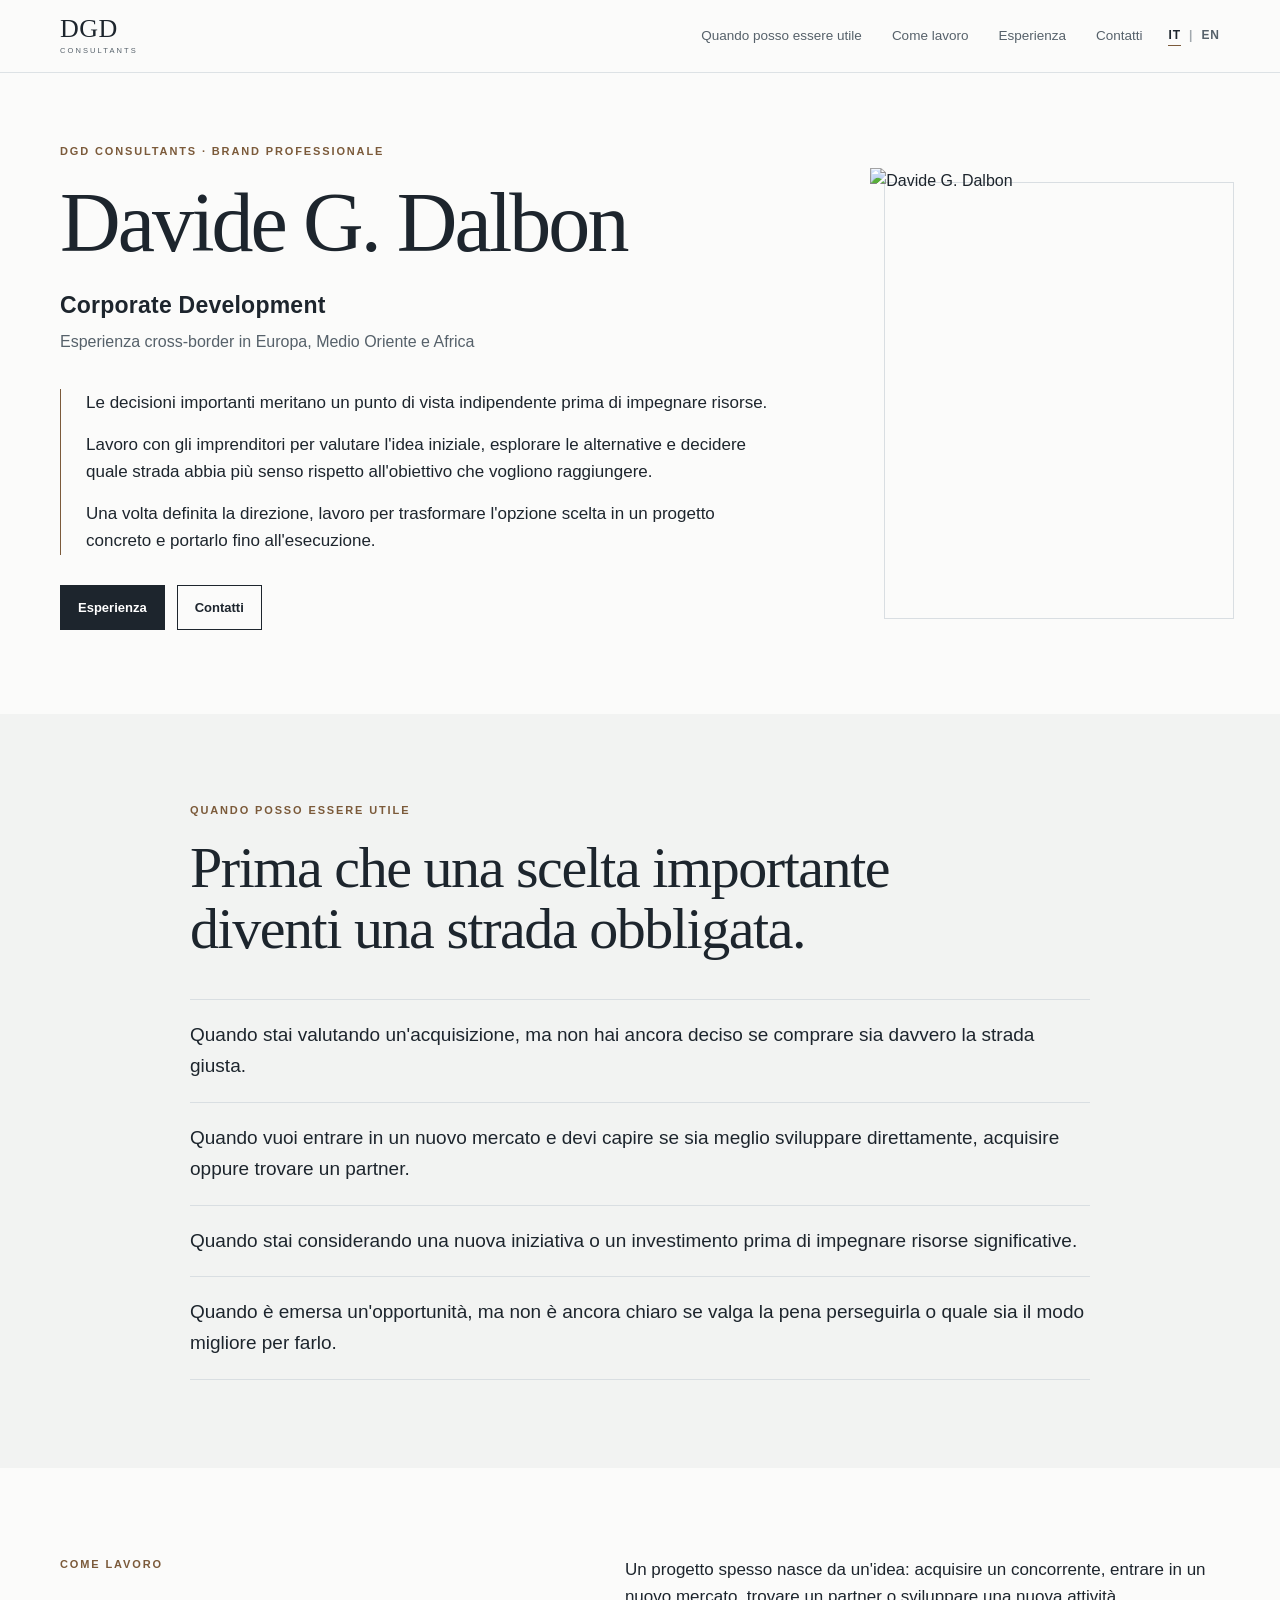
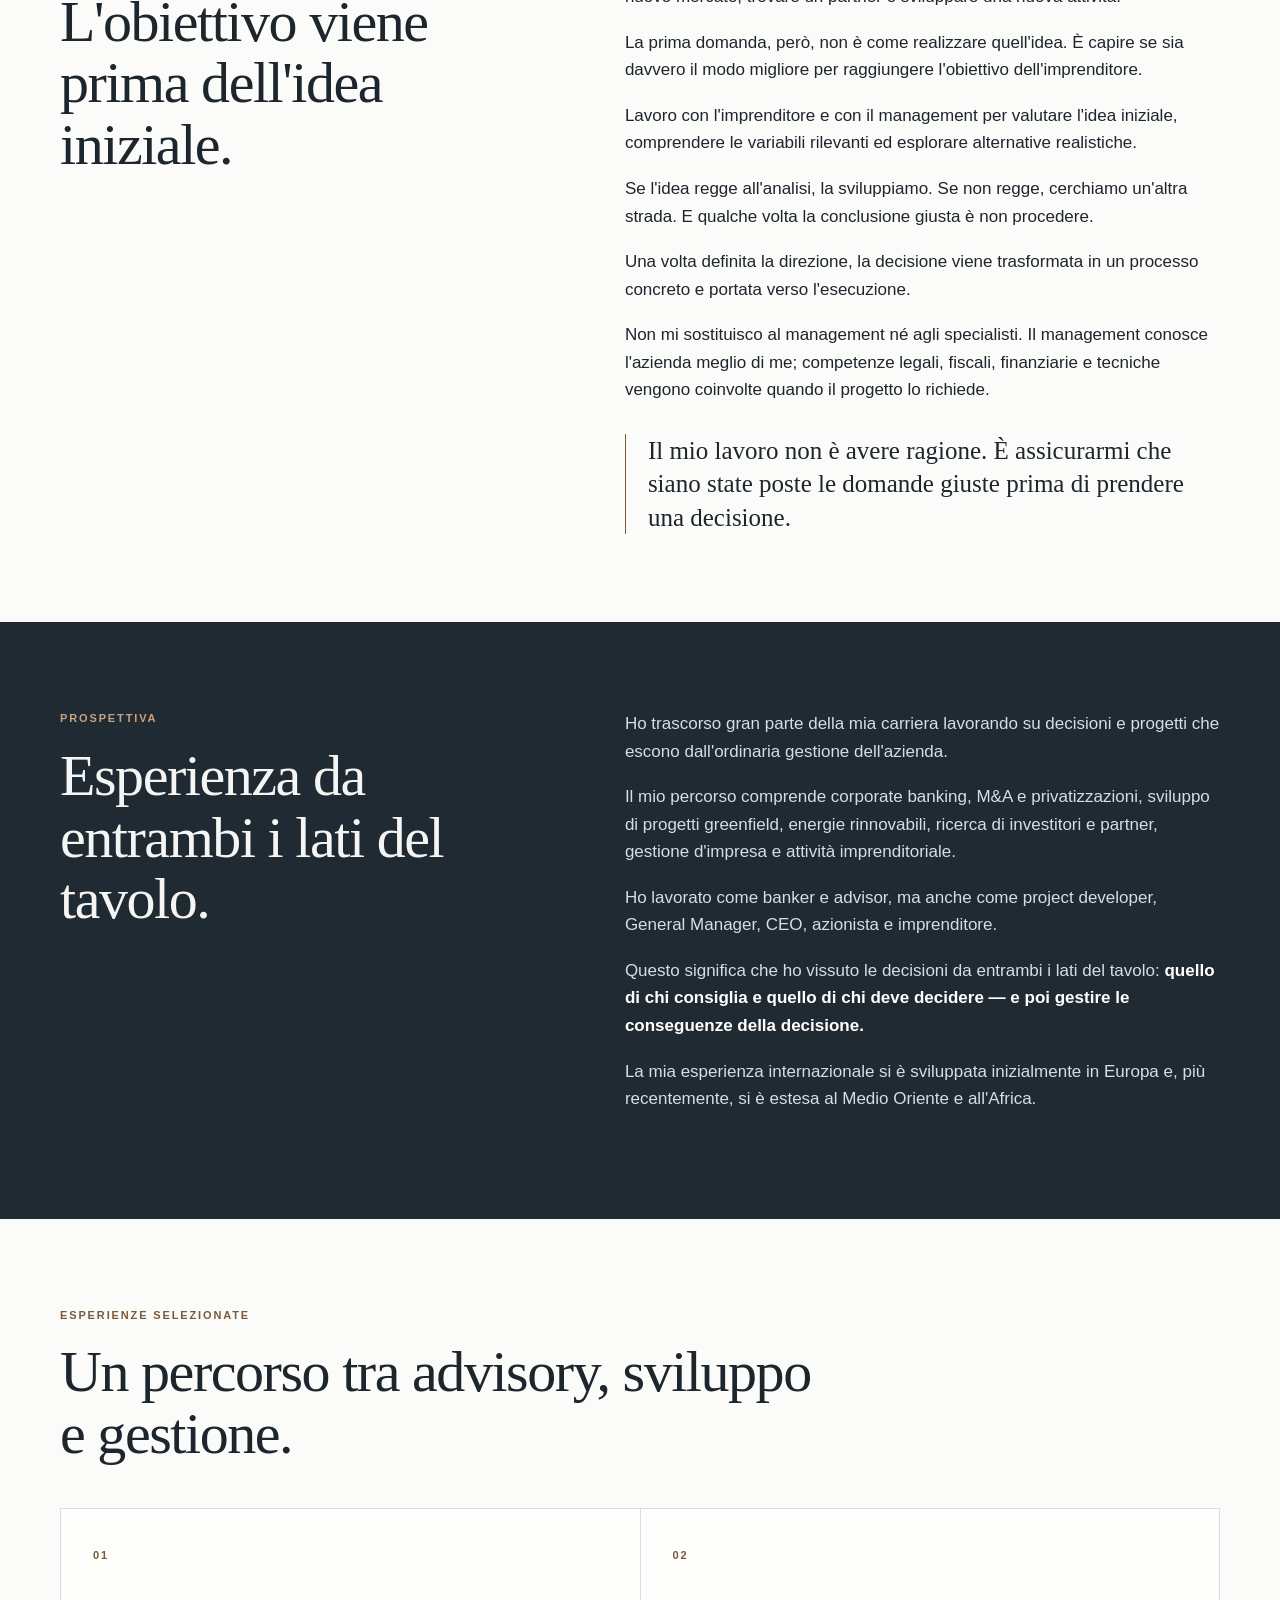
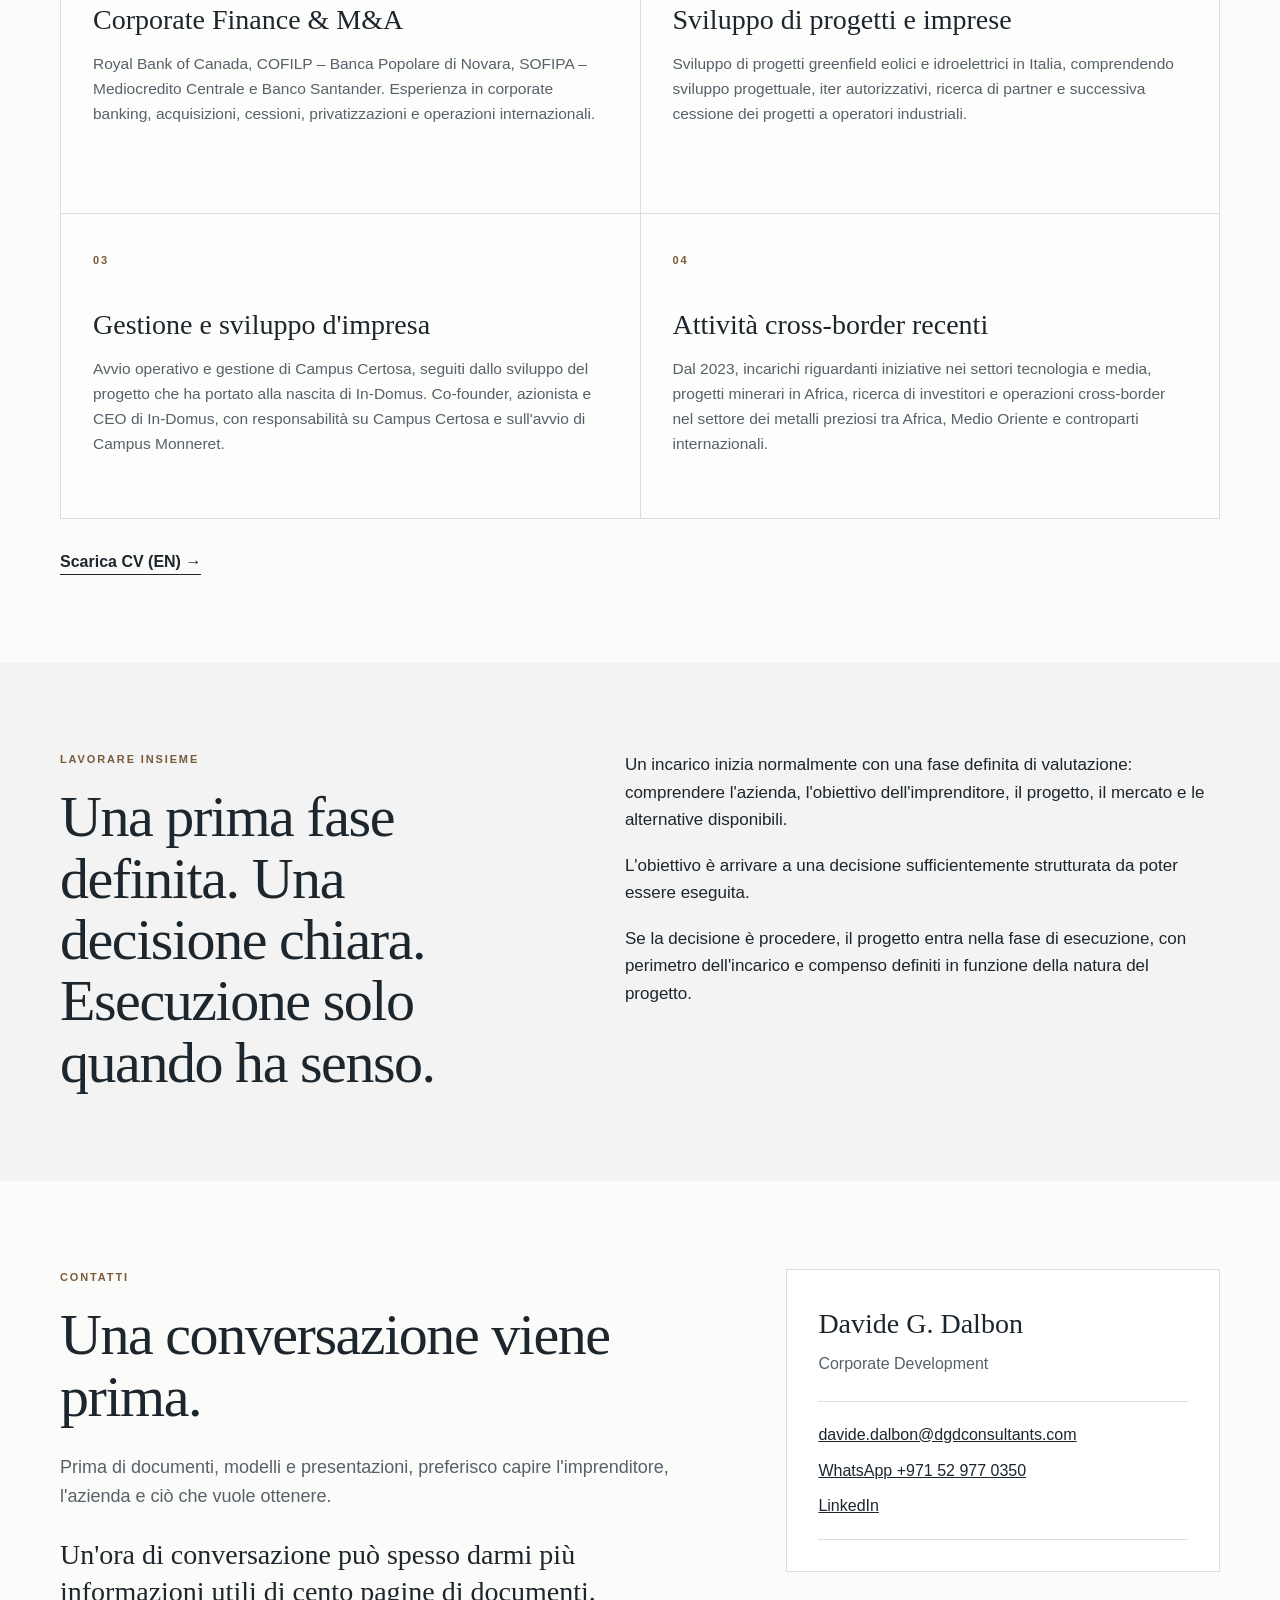
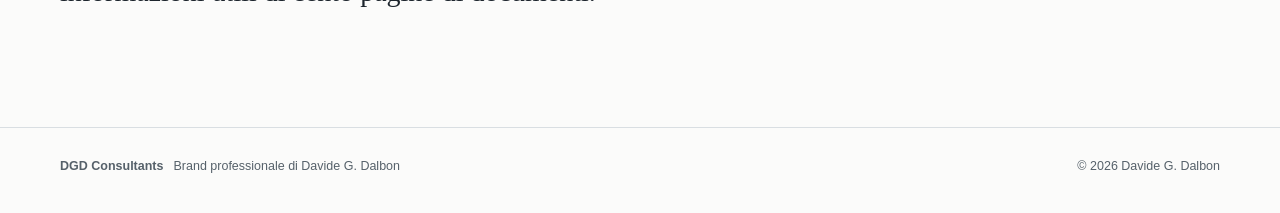
==== commit e717c3b6: "Add files via upload" ====
--- a/index.html
+++ b/index.html
@@ -1,9 +1,9 @@
 <!doctype html>
-<html lang="en">
+<html lang="it">
 <head>
   <meta charset="utf-8" />
   <meta name="viewport" content="width=device-width, initial-scale=1" />
-  <meta name="description" content="Davide G. Dalbon — Corporate Development. Independent perspective, project assessment and execution across Europe, the Middle East and Africa." />
+  <meta name="description" content="Davide G. Dalbon — Corporate Development. Valutazione indipendente, sviluppo ed esecuzione di progetti tra Europa, Medio Oriente e Africa." />
   <title>Davide G. Dalbon | Corporate Development</title>
   <link rel="stylesheet" href="style.css" />
 </head>
@@ -14,12 +14,19 @@
         <span class="brand-main">DGD</span>
         <span class="brand-sub">CONSULTANTS</span>
       </a>
-      <nav class="nav" aria-label="Primary navigation">
-        <a href="#when">When to involve me</a>
-        <a href="#approach">How I work</a>
-        <a href="#experience">Experience</a>
-        <a href="#contact">Contact</a>
-      </nav>
+      <div class="nav-zone">
+        <nav class="nav" aria-label="Navigazione principale">
+          <a href="#when">Quando posso essere utile</a>
+          <a href="#approach">Come lavoro</a>
+          <a href="#experience">Esperienza</a>
+          <a href="#contact">Contatti</a>
+        </nav>
+        <div class="language-switch" aria-label="Lingua">
+          <a class="active" href="index.html" lang="it" aria-current="page">IT</a>
+          <span>|</span>
+          <a href="en.html" lang="en">EN</a>
+        </div>
+      </div>
     </div>
   </header>
 
@@ -27,38 +34,38 @@
     <section class="hero section">
       <div class="container hero-grid">
         <div class="hero-copy">
-          <p class="eyebrow">DGD Consultants · Personal advisory brand</p>
+          <p class="eyebrow">DGD Consultants · Brand professionale</p>
           <h1>Davide G. Dalbon</h1>
           <p class="role">Corporate Development</p>
-          <p class="descriptor">Cross-Border Business Experience, including Middle East/Africa</p>
+          <p class="descriptor">Esperienza cross-border in Europa, Medio Oriente e Africa</p>
 
           <div class="hero-statements">
-            <p>I work with entrepreneurs when they are considering a strategic move and want an independent and experienced perspective before deciding what to do.</p>
-            <p>I work with entrepreneurs to assess the original idea, explore the alternatives and decide which route makes the most sense for the chosen goal.</p>
-            <p>Once the direction is clear, I work to transform the chosen option into a concrete project and take it through to execution.</p>
+            <p>Le decisioni importanti meritano un punto di vista indipendente prima di impegnare risorse.</p>
+            <p>Lavoro con gli imprenditori per valutare l'idea iniziale, esplorare le alternative e decidere quale strada abbia più senso rispetto all'obiettivo che vogliono raggiungere.</p>
+            <p>Una volta definita la direzione, lavoro per trasformare l'opzione scelta in un progetto concreto e portarlo fino all'esecuzione.</p>
           </div>
 
           <div class="hero-actions">
-            <a class="button primary" href="#experience">View experience</a>
-            <a class="button secondary" href="#contact">Get in touch</a>
+            <a class="button primary" href="#experience">Esperienza</a>
+            <a class="button secondary" href="#contact">Contatti</a>
           </div>
         </div>
 
         <figure class="portrait-wrap">
-          <img class="portrait" src="FOTO SITO.png" alt="Davide G. Dalbon" />
+          <img class="portrait" src="davide-g-dalbon-portrait.png" alt="Davide G. Dalbon" />
         </figure>
       </div>
     </section>
 
     <section id="when" class="section section-tint">
       <div class="container narrow">
-        <p class="eyebrow">When to involve me</p>
-        <h2>Before a major commitment becomes a fixed route.</h2>
+        <p class="eyebrow">Quando posso essere utile</p>
+        <h2>Prima che una scelta importante diventi una strada obbligata.</h2>
         <div class="situations">
-          <p>When you are considering an acquisition, but have not yet decided whether buying is the right route.</p>
-          <p>When you want to enter a new market and need to assess whether to build, acquire or partner.</p>
-          <p>When you are evaluating a new venture or investment before committing significant resources.</p>
-          <p>When an opportunity has emerged, but you are not yet sure whether it is worth pursuing or how to approach it.</p>
+          <p>Quando stai valutando un'acquisizione, ma non hai ancora deciso se comprare sia davvero la strada giusta.</p>
+          <p>Quando vuoi entrare in un nuovo mercato e devi capire se sia meglio sviluppare direttamente, acquisire oppure trovare un partner.</p>
+          <p>Quando stai considerando una nuova iniziativa o un investimento prima di impegnare risorse significative.</p>
+          <p>Quando è emersa un'opportunità, ma non è ancora chiaro se valga la pena perseguirla o quale sia il modo migliore per farlo.</p>
         </div>
       </div>
     </section>
@@ -66,17 +73,17 @@
     <section id="approach" class="section">
       <div class="container two-col">
         <div>
-          <p class="eyebrow">How I work</p>
-          <h2>The objective comes before the original idea.</h2>
+          <p class="eyebrow">Come lavoro</p>
+          <h2>L'obiettivo viene prima dell'idea iniziale.</h2>
         </div>
         <div class="prose">
-          <p>A project often starts with an idea: acquire a competitor, enter a new market, find a partner or develop a new business.</p>
-          <p>The first question is not how to execute that idea. It is whether that is the best way to achieve the underlying business objective.</p>
-          <p>I work with the entrepreneur and management team to assess the original idea, understand the relevant variables and explore realistic alternatives.</p>
-          <p>If the idea stands up to the analysis, we develop it. If it does not, we look for another route. Sometimes the right conclusion is not to proceed.</p>
-          <p>Once the direction is clear, the decision is transformed into a concrete process and taken through execution.</p>
-          <p>I do not replace management or specialist advisers. Management knows the business better than I do, while legal, tax, financial and technical expertise is brought into the project when required.</p>
-          <blockquote>My job is not to be right. It is to make sure the right questions have been asked before a decision is made.</blockquote>
+          <p>Un progetto spesso nasce da un'idea: acquisire un concorrente, entrare in un nuovo mercato, trovare un partner o sviluppare una nuova attività.</p>
+          <p>La prima domanda, però, non è come realizzare quell'idea. È capire se sia davvero il modo migliore per raggiungere l'obiettivo dell'imprenditore.</p>
+          <p>Lavoro con l'imprenditore e con il management per valutare l'idea iniziale, comprendere le variabili rilevanti ed esplorare alternative realistiche.</p>
+          <p>Se l'idea regge all'analisi, la sviluppiamo. Se non regge, cerchiamo un'altra strada. E qualche volta la conclusione giusta è non procedere.</p>
+          <p>Una volta definita la direzione, la decisione viene trasformata in un processo concreto e portata verso l'esecuzione.</p>
+          <p>Non mi sostituisco al management né agli specialisti. Il management conosce l'azienda meglio di me; competenze legali, fiscali, finanziarie e tecniche vengono coinvolte quando il progetto lo richiede.</p>
+          <blockquote>Il mio lavoro non è avere ragione. È assicurarmi che siano state poste le domande giuste prima di prendere una decisione.</blockquote>
         </div>
       </div>
     </section>
@@ -84,52 +91,52 @@
     <section class="section dark-section">
       <div class="container two-col">
         <div>
-          <p class="eyebrow light">Perspective</p>
-          <h2>Experience from both sides of the table.</h2>
+          <p class="eyebrow light">Prospettiva</p>
+          <h2>Esperienza da entrambi i lati del tavolo.</h2>
         </div>
         <div class="prose light-copy">
-          <p>I have spent most of my career working on decisions and projects that sit outside a company's ordinary course of business.</p>
-          <p>My background includes corporate banking, M&amp;A and privatisations, greenfield project development, renewable energy, investor and partner search, company management and entrepreneurship.</p>
-          <p>I have worked as a banker and adviser, but also as a project developer, General Manager, CEO, shareholder and entrepreneur.</p>
-          <p>That means I have experienced decisions from both sides of the table: <strong>the side of the person providing advice and the side of the person who has to decide — and then manage the consequences.</strong></p>
-          <p>My cross-border experience developed initially across Europe and, more recently, has expanded to the Middle East and Africa.</p>
+          <p>Ho trascorso gran parte della mia carriera lavorando su decisioni e progetti che escono dall'ordinaria gestione dell'azienda.</p>
+          <p>Il mio percorso comprende corporate banking, M&amp;A e privatizzazioni, sviluppo di progetti greenfield, energie rinnovabili, ricerca di investitori e partner, gestione d'impresa e attività imprenditoriale.</p>
+          <p>Ho lavorato come banker e advisor, ma anche come project developer, General Manager, CEO, azionista e imprenditore.</p>
+          <p>Questo significa che ho vissuto le decisioni da entrambi i lati del tavolo: <strong>quello di chi consiglia e quello di chi deve decidere — e poi gestire le conseguenze della decisione.</strong></p>
+          <p>La mia esperienza internazionale si è sviluppata inizialmente in Europa e, più recentemente, si è estesa al Medio Oriente e all'Africa.</p>
         </div>
       </div>
     </section>
 
     <section id="experience" class="section">
       <div class="container">
-        <p class="eyebrow">Selected experience</p>
-        <h2>A career across advisory, development and management.</h2>
+        <p class="eyebrow">Esperienze selezionate</p>
+        <h2>Un percorso tra advisory, sviluppo e gestione.</h2>
 
         <div class="experience-grid">
           <article class="card">
             <span class="card-no">01</span>
             <h3>Corporate Finance &amp; M&amp;A</h3>
-            <p>Royal Bank of Canada, COFILP – Banca Popolare di Novara, SOFIPA – Mediocredito Centrale and Banco Santander. Experience in corporate banking, acquisitions, divestments, privatisations and international transactions.</p>
+            <p>Royal Bank of Canada, COFILP – Banca Popolare di Novara, SOFIPA – Mediocredito Centrale e Banco Santander. Esperienza in corporate banking, acquisizioni, cessioni, privatizzazioni e operazioni internazionali.</p>
           </article>
 
           <article class="card">
             <span class="card-no">02</span>
-            <h3>Building Projects &amp; Businesses</h3>
-            <p>Development of greenfield wind and hydroelectric projects in Italy, including project development, permitting, partner search and subsequent disposals to industrial operators.</p>
+            <h3>Sviluppo di progetti e imprese</h3>
+            <p>Sviluppo di progetti greenfield eolici e idroelettrici in Italia, comprendendo sviluppo progettuale, iter autorizzativi, ricerca di partner e successiva cessione dei progetti a operatori industriali.</p>
           </article>
 
           <article class="card">
             <span class="card-no">03</span>
-            <h3>Management &amp; Entrepreneurship</h3>
-            <p>Operational start-up and management of Campus Certosa, followed by the development of the project that led to In-Domus. Co-founder, shareholder and CEO of In-Domus, managing Campus Certosa and the launch of Campus Monneret.</p>
+            <h3>Gestione e sviluppo d'impresa</h3>
+            <p>Avvio operativo e gestione di Campus Certosa, seguiti dallo sviluppo del progetto che ha portato alla nascita di In-Domus. Co-founder, azionista e CEO di In-Domus, con responsabilità su Campus Certosa e sull'avvio di Campus Monneret.</p>
           </article>
 
           <article class="card">
             <span class="card-no">04</span>
-            <h3>Recent Cross-Border Activity</h3>
-            <p>Since 2023, advisory work involving technology and media ventures, African mining projects, investor searches and cross-border precious-metals transactions involving Africa, the Middle East and international counterparties.</p>
+            <h3>Attività cross-border recenti</h3>
+            <p>Dal 2023, incarichi riguardanti iniziative nei settori tecnologia e media, progetti minerari in Africa, ricerca di investitori e operazioni cross-border nel settore dei metalli preziosi tra Africa, Medio Oriente e controparti internazionali.</p>
           </article>
         </div>
 
         <div class="cv-row">
-          <a class="text-link" href="Davide_Dalbon_CV.pdf" download>Download CV <span aria-hidden="true">→</span></a>
+          <a class="text-link" href="Davide_Dalbon_CV.pdf" download>Scarica CV (EN) <span aria-hidden="true">→</span></a>
         </div>
       </div>
     </section>
@@ -137,13 +144,13 @@
     <section class="section section-tint">
       <div class="container two-col">
         <div>
-          <p class="eyebrow">Working together</p>
-          <h2>Defined first phase. Clear decision. Execution only when it makes sense.</h2>
+          <p class="eyebrow">Lavorare insieme</p>
+          <h2>Una prima fase definita. Una decisione chiara. Esecuzione solo quando ha senso.</h2>
         </div>
         <div class="prose">
-          <p>An engagement would normally start with a defined assessment phase: understanding the company, the entrepreneur's objective, the project, the market and the available alternatives.</p>
-          <p>The objective is to reach a decision that is sufficiently structured to be executed.</p>
-          <p>If the decision is to proceed, the project moves into an execution phase, with scope and remuneration agreed according to the nature of the assignment.</p>
+          <p>Un incarico inizia normalmente con una fase definita di valutazione: comprendere l'azienda, l'obiettivo dell'imprenditore, il progetto, il mercato e le alternative disponibili.</p>
+          <p>L'obiettivo è arrivare a una decisione sufficientemente strutturata da poter essere eseguita.</p>
+          <p>Se la decisione è procedere, il progetto entra nella fase di esecuzione, con perimetro dell'incarico e compenso definiti in funzione della natura del progetto.</p>
         </div>
       </div>
     </section>
@@ -151,16 +158,16 @@
     <section id="contact" class="section contact-section">
       <div class="container contact-grid">
         <div>
-          <p class="eyebrow">Contact</p>
-          <h2>A conversation usually comes first.</h2>
-          <p class="contact-lead">Before documents, models and presentations, I prefer to understand the entrepreneur, the company and what they are trying to achieve.</p>
-          <p class="contact-quote">An hour of conversation can often provide more useful information than a hundred pages of material.</p>
+          <p class="eyebrow">Contatti</p>
+          <h2>Una conversazione viene prima.</h2>
+          <p class="contact-lead">Prima di documenti, modelli e presentazioni, preferisco capire l'imprenditore, l'azienda e ciò che vuole ottenere.</p>
+          <p class="contact-quote">Un'ora di conversazione può spesso darmi più informazioni utili di cento pagine di documenti.</p>
         </div>
 
         <div class="contact-card">
           <p class="contact-name">Davide G. Dalbon</p>
           <p>Corporate Development</p>
-          <div class="contact-links" aria-label="Contact details">
+          <div class="contact-links" aria-label="Contatti">
             <a href="mailto:davide.dalbon@dgdconsultants.com">davide.dalbon@dgdconsultants.com</a>
             <a href="https://wa.me/971529770350" target="_blank" rel="noopener">WhatsApp +971 52 977 0350</a>
             <a href="https://www.linkedin.com/in/davide-g-dalbon-97783213/" target="_blank" rel="noopener">LinkedIn</a>
@@ -174,7 +181,7 @@
     <div class="container footer-inner">
       <div>
         <strong>DGD Consultants</strong>
-        <span>Professional advisory brand of Davide G. Dalbon</span>
+        <span>Brand professionale di Davide G. Dalbon</span>
       </div>
       <span>© <span id="year"></span> Davide G. Dalbon</span>
     </div>
--- a/style.css
+++ b/style.css
@@ -42,9 +42,29 @@
 .brand { display: inline-flex; flex-direction: column; text-decoration: none; line-height: .9; }
 .brand-main { font-family: var(--serif); font-size: 26px; letter-spacing: .02em; }
 .brand-sub { font-size: 7.5px; letter-spacing: .28em; margin-top: 7px; color: var(--ink-soft); }
+.nav-zone { display: flex; align-items: center; gap: 26px; }
 .nav { display: flex; gap: 30px; font-size: 13.5px; }
 .nav a { text-decoration: none; color: var(--ink-soft); }
 .nav a:hover { color: var(--ink); }
+
+.language-switch {
+  display: flex;
+  align-items: center;
+  gap: 8px;
+  font-size: 12px;
+  letter-spacing: .08em;
+  font-weight: 700;
+  white-space: nowrap;
+}
+.language-switch a {
+  text-decoration: none;
+  color: var(--ink-soft);
+}
+.language-switch a.active {
+  color: var(--ink);
+  border-bottom: 1px solid var(--accent);
+}
+.language-switch span { color: #a1a8ad; }
 
 .hero { padding-top: 70px; padding-bottom: 84px; }
 .hero-grid { display: grid; grid-template-columns: minmax(0, 1.35fr) minmax(280px, .65fr); align-items: center; gap: 84px; }
@@ -62,7 +82,6 @@
 .button.secondary { background: transparent; }
 .button:hover { transform: translateY(-1px); }
 
-/* Portrait intentionally restrained: presence without dominating the message. */
 .portrait-wrap { margin: 0 0 0 auto; position: relative; width: min(100%, 350px); }
 .portrait-wrap::before { content: ""; position: absolute; inset: 14px -14px -14px 14px; border: 1px solid var(--line); z-index: -1; }
 .portrait { width: 100%; aspect-ratio: 4 / 5; object-fit: cover; object-position: center 12%; }
@@ -95,7 +114,6 @@
 .contact-name { margin: 0; font-family: var(--serif); font-size: 28px; }
 .contact-card > p:nth-child(2) { margin: 4px 0 24px; color: var(--ink-soft); }
 .contact-links { display: grid; gap: 10px; padding: 20px 0; border-top: 1px solid var(--line); border-bottom: 1px solid var(--line); }
-.contact-note { margin: 17px 0 0; font-size: 12.5px; color: #7b848d; }
 
 .footer { border-top: 1px solid var(--line); padding: 28px 0 36px; font-size: 12.5px; color: var(--ink-soft); }
 .footer-inner { display: flex; justify-content: space-between; gap: 28px; }
@@ -116,6 +134,7 @@
 @media (max-width: 560px) {
   .container { width: min(100% - 30px, var(--max)); }
   .nav-wrap { height: 64px; }
+  .nav-zone { gap: 12px; }
   h1 { font-size: 48px; }
   h2 { font-size: 38px; }
   .role { font-size: 21px; }
